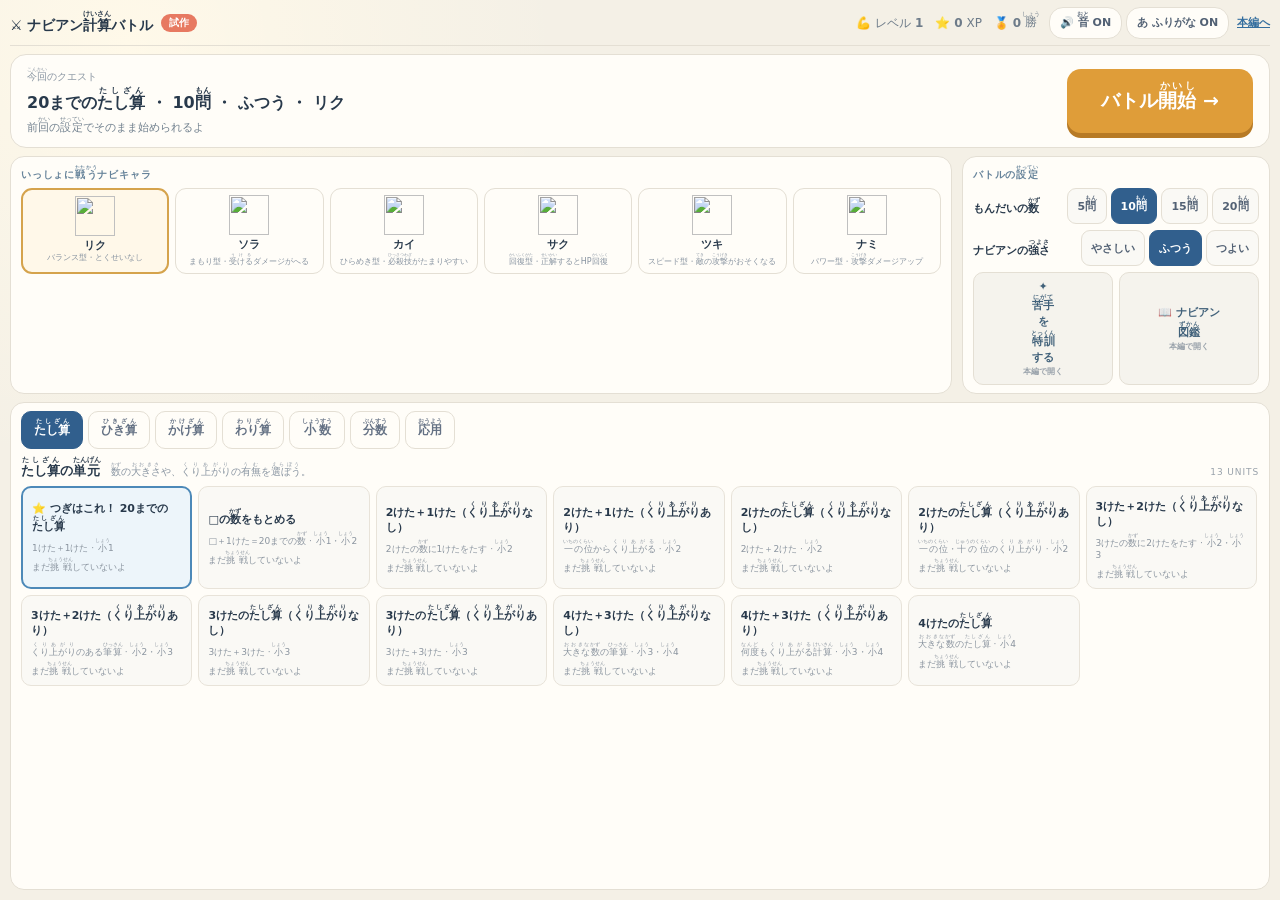
==== proto/index.html @ 189f8c13 "計算バトル試作（proto/）: スクロールなし・3カラムの新バトル画面" ====
<!doctype html>
<html lang="ja"><head><meta charset="utf-8"><meta name="viewport" content="width=device-width,initial-scale=1,viewport-fit=cover"><meta name="theme-color" content="#f4f0e6"><title>ナビアン計算バトル（試作）｜TT-sensei</title>
<link rel="stylesheet" href="https://tt-sensei.github.io/edu-effects/css/edu-effects.css">
<link rel="stylesheet" href="https://tt-sensei.github.io/edu-effects/css/edu-effects-library.css">
<link rel="stylesheet" href="./proto.css"></head>
<body><main class="app">
<header class="top" id="app-header"><span class="brand"><b>⚔ ナビアン計算バトル</b><span class="proto-badge">試作</span></span><div class="top-stats">💪 レベル <b id="level">1</b>　⭐ <b id="xp">0</b> XP　🏅 <b id="wins">0</b> 勝　<button id="sound-toggle" class="toggle-btn" type="button">🔊 音 ON</button> <button id="furi-toggle" class="toggle-btn" type="button">あ ふりがな ON</button> <a class="to-main" href="../">本編へ</a></div></header>

<section id="home" class="screen home-screen">
  <div class="start-panel">
    <div class="start-info"><small>今回のクエスト</small><b id="summary">20までのたし算 ・ 10問 ・ ふつう ・ リク</b><span id="last-note">前回の設定でそのまま始められるよ</span></div>
    <button id="start" class="start-btn" type="button">バトル開始 →</button>
  </div>
  <div class="home-row">
    <div class="home-block grow">
      <p class="block-label">いっしょに戦うナビキャラ</p>
      <div class="characters" id="characters"></div>
    </div>
    <div class="home-block side">
      <p class="block-label">バトルの設定</p>
      <div class="setting-line"><span>もんだいの数</span><div class="seg" id="counts"><button class="count-btn" data-count="5" type="button">5問</button><button class="count-btn" data-count="10" type="button">10問</button><button class="count-btn" data-count="15" type="button">15問</button><button class="count-btn" data-count="20" type="button">20問</button></div></div>
      <div class="setting-line"><span>ナビアンの強さ</span><div class="seg" id="diffs"><button class="diff-btn" data-diff="easy" type="button">やさしい</button><button class="diff-btn" data-diff="normal" type="button">ふつう</button><button class="diff-btn" data-diff="hard" type="button">つよい</button></div></div>
      <div class="sub-links"><a class="sub-link" href="../">✦ 苦手を特訓する<small>本編で開く</small></a><a class="sub-link" href="../">📖 ナビアン図鑑<small>本編で開く</small></a></div>
    </div>
  </div>
  <div class="unit-block">
    <div class="ops" id="ops"></div>
    <div class="unit-head"><b id="unit-title">たし算の単元</b><span id="unit-desc"></span><small id="unit-count"></small></div>
    <div id="units" class="units"></div>
  </div>
</section>

<section id="battle" class="screen battle-screen hidden">
  <div class="b-topbar"><button id="back" class="plain" type="button">← クエスト選択</button><b id="stage">STAGE 01</b><span id="battle-unit" class="b-unit"></span></div>
  <div class="b-main" id="b-main">
    <aside class="col col-player" id="player-col">
      <div class="fighter-img-wrap"><img id="player-img" class="fighter-img" alt=""><span id="player-fallback" class="fighter-fallback hidden">⚔️</span></div>
      <div class="fighter-info">
        <div class="fighter-name"><b id="player-name">リク</b><small id="player-level">レベル 1</small></div>
        <div class="hp"><i id="php"></i></div><small id="phptext" class="hptext">HP 100 / 100</small>
        <div class="special-box"><b>✨ 必殺技</b><div class="gauge"><i id="specialbar"></i></div><small id="specialtext">あと4回正解で必殺技！</small><button id="special-use" class="special-use" type="button" disabled>必殺技を発動！</button></div>
      </div>
    </aside>
    <div class="col col-center">
      <div class="attack-clock" id="attack-clock"><span class="clock-label">⚠ ナビアンの次の攻撃</span><div class="clock-bar"><i id="attack-bar"></i></div><strong id="attack-time">あと 20 秒</strong></div>
      <div class="progress-row"><b id="combo">🔥 COMBO 0</b><b id="round">正解 0 / 10</b><div class="bar"><i id="progressbar"></i></div></div>
      <div class="feedback" id="feedback" role="status">バトルスタート！</div>
      <div class="work-area" id="work-area"><div id="question" class="question">24 + 15 = ?</div><canvas id="work-canvas" class="work-canvas" aria-label="計算を書き込む透明な手書きエリア"></canvas></div>
      <div class="work-tools"><button id="draw-toggle" type="button" aria-pressed="false">✍ 手書き OFF</button><button id="draw-clear" type="button">消す ↻</button><small>指やタッチペンで筆算や途中の計算を書けるよ</small></div>
      <div class="answer-row"><small id="quotient-label" class="amari hidden">しょう</small><b id="answer" class="answer-box active">?</b><span id="remainder-part" class="hidden"><small class="amari" id="remainder-label">あまり</small><b id="answer2" class="answer-box">?</b></span></div>
      <div id="keypad" class="keypad"><button data-key="1" type="button">1</button><button data-key="2" type="button">2</button><button data-key="3" type="button">3</button><button data-key="4" type="button">4</button><button data-key="5" type="button">5</button><button data-key="6" type="button">6</button><button data-key="7" type="button">7</button><button data-key="8" type="button">8</button><button data-key="9" type="button">9</button><button data-key="clear" type="button">けす</button><button data-key="0" type="button">0</button><button data-key="." type="button">.</button><button data-key="enter" class="enter" type="button">決定 ✓</button></div>
    </div>
    <aside class="col col-enemy" id="enemy-col">
      <div class="fighter-img-wrap"><img id="enemy-img" class="fighter-img" alt=""><span id="enemy-fallback" class="fighter-fallback hidden">👾</span></div>
      <div class="fighter-info">
        <div class="fighter-name"><b id="enemy-name">ナビアン</b><small id="enemy-kind">ナビアン</small></div>
        <div class="hp enemy-hp"><i id="ehp"></i></div><small id="ehptext" class="hptext">HP 100 / 100</small>
      </div>
    </aside>
  </div>
  <div id="fx-layer"></div>
</section>

<section id="result" class="screen result-screen hidden">
  <div class="result-card" id="result-card">
    <div id="resulticon" class="resulticon">🏆</div>
    <h2 id="resulttitle">クエストクリア！</h2>
    <p id="resultmessage"></p>
    <p id="levelinfo" class="levelinfo hidden"></p>
    <div class="result-stats"><div><b id="correct">0</b><small>正解</small></div><div><b id="accuracy">0%</b><small>正答率</small></div><div><b id="earned">+0</b><small>獲得XP</small></div><div><b id="bestcombo">0</b><small>最大コンボ</small></div></div>
    <div id="mistakes" class="mistakes hidden"><b>もう一度練習したい問題</b><div id="mistakelist"></div></div>
    <div class="result-actions"><button id="retry" class="primary" type="button">もう一度挑戦 ↻</button><button id="next-unit" class="primary hidden" type="button">つぎの単元へ →</button><button id="result-home" class="secondary" type="button">クエスト選択へ</button></div>
  </div>
</section>
</main>
<script src="https://tt-sensei.github.io/edu-effects/js/edu-effects.js"></script>
<script type="module" src="./proto.js"></script></body></html>
---- proto/proto.css ----
:root{font-family:system-ui,"Noto Sans JP",sans-serif;color:#28394b;background:#f4f0e6;--line:#e4dfd4;--blue:#356f9f;--gold:#df9d39}
*{box-sizing:border-box}
html,body{height:100%}
body{margin:0;overflow:hidden;background:radial-gradient(circle at 10% 5%,#fff9e9,transparent 30%),#f4f0e6}
button{font:inherit;cursor:pointer}
.hidden{display:none!important}
.app{height:100dvh;display:flex;flex-direction:column;max-width:1440px;margin:0 auto;padding:0 10px}

/* ===== ヘッダー ===== */
.top{height:46px;flex:none;display:flex;justify-content:space-between;align-items:center;border-bottom:1px solid var(--line);font-size:12px;color:#6d7b89;gap:8px}
.brand{color:#28394b;display:flex;align-items:center;gap:8px;white-space:nowrap}
.brand b{font-size:14px}
.proto-badge{background:#e77961;color:#fff;font-size:10px;font-weight:900;border-radius:10px;padding:2px 8px}
.top-stats{white-space:nowrap}
.toggle-btn{border:1px solid var(--line);background:#fffdf8;border-radius:14px;padding:4px 10px;font-size:11px;font-weight:800;color:#526174;min-height:32px}
.to-main{color:#356f9f;font-weight:800;font-size:11px;margin-left:4px}

.screen{flex:1;min-height:0;display:flex;flex-direction:column}

/* ===== 入口 ===== */
.home-screen{gap:8px;padding:8px 0 10px}
.start-panel{flex:none;display:flex;align-items:center;justify-content:space-between;gap:14px;background:#fffdf8;border:1px solid var(--line);border-radius:16px;padding:12px 16px}
.start-info small{display:block;font-size:10px;color:#8793a0}
.start-info b{display:block;font-size:16px;margin:2px 0}
.start-info span{font-size:11px;color:#71808e}
.start-btn{flex:none;border:0;border-radius:14px;background:var(--gold);color:#fff;font-size:19px;font-weight:900;padding:18px 34px;box-shadow:0 5px 0 #b77a25;min-height:64px}
.start-btn:active{transform:translateY(3px);box-shadow:0 2px 0 #b77a25}
.home-row{flex:none;display:flex;gap:10px}
.home-block{background:#fffdf8;border:1px solid var(--line);border-radius:14px;padding:8px 10px}
.home-block.grow{flex:1;min-width:0}
.home-block.side{width:308px;flex:none}
.block-label{font-size:10px;font-weight:900;color:#66839a;margin:0 0 6px;letter-spacing:.08em}
.characters{display:grid;grid-template-columns:repeat(6,1fr);gap:6px}
.char{border:1px solid var(--line);background:#fffdf8;border-radius:11px;padding:6px 3px;display:flex;align-items:center;flex-direction:column;color:#28394b;min-height:76px}
.char img{width:40px;height:40px;object-fit:contain}
.char b{font-size:11px;margin-top:2px}
.char small{font-size:8px;color:#8793a0;line-height:1.3;text-align:center}
.char.selected{border:2px solid #d5a34c;background:#fff8e9}
.setting-line{display:flex;align-items:center;justify-content:space-between;gap:8px;margin-bottom:6px}
.setting-line>span{font-size:11px;font-weight:800}
.seg{display:flex;gap:4px}
.seg button{border:1px solid var(--line);background:#faf9f5;border-radius:9px;padding:6px 9px;font-size:11px;font-weight:800;color:#526174;min-height:36px}
.seg button.selected{background:#315f8d;color:#fff;border-color:#315f8d}
.sub-links{display:flex;gap:6px;margin-top:2px}
.sub-link{flex:1;display:flex;flex-direction:column;align-items:center;gap:1px;border:1px solid var(--line);background:#f5f3ed;border-radius:10px;padding:7px 4px;color:#41617a;text-decoration:none;font-size:11px;font-weight:900;min-height:44px;justify-content:center}
.sub-link small{font-size:8px;color:#98a1aa;font-weight:700}
.unit-block{flex:1;min-height:0;display:flex;flex-direction:column;background:#fffdf8;border:1px solid var(--line);border-radius:14px;padding:8px 10px}
.ops{flex:none;display:flex;gap:5px;flex-wrap:wrap}
.op{border:1px solid var(--line);background:#fffdf8;border-radius:10px;padding:8px 12px;font-size:12px;font-weight:800;color:#647184;min-height:38px}
.op.active{background:#315f8d;color:#fff;border-color:#315f8d}
.unit-head{flex:none;display:flex;align-items:baseline;gap:10px;margin:7px 0 6px}
.unit-head b{font-size:13px}
.unit-head span{font-size:10px;color:#8793a0}
.unit-head small{margin-left:auto;font-size:9px;letter-spacing:.1em;color:#98a1aa}
.units{flex:1;min-height:0;overflow-y:auto;display:grid;grid-template-columns:repeat(auto-fill,minmax(168px,1fr));gap:6px;align-content:start;padding-right:2px}
.unit{background:#faf9f5;border:1px solid #e8e3d9;border-radius:10px;padding:8px 9px;text-align:left;color:#28394b;min-height:52px}
.unit b,.unit small{display:block}
.unit b{font-size:11px;line-height:1.35}
.unit small{font-size:9px;color:#89939e;margin-top:3px;line-height:1.35}
.unit.selected{border:2px solid #4d89b8;background:#edf5fa}
.unit:disabled{opacity:.48;cursor:not-allowed}
.unit-xp{color:#b07818!important}

/* ===== バトル ===== */
.battle-screen{position:relative}
.b-topbar{flex:none;height:38px;display:flex;align-items:center;justify-content:space-between;gap:10px}
.plain{border:0;background:transparent;color:#637287;font-size:12px;font-weight:800;min-height:36px;padding:4px 6px}
.b-topbar>b{font-size:10px;letter-spacing:.12em;background:#fffdf8;border:1px solid var(--line);padding:6px 12px;border-radius:20px}
.b-unit{font-size:11px;color:#71808e;font-weight:700}
.b-main{flex:1;min-height:0;display:grid;gap:10px;border-radius:18px;padding:10px;background-size:cover;background-position:center;box-shadow:inset 0 0 0 999px rgba(244,246,240,.38)}
@media (orientation:landscape){
  .b-main{grid-template-columns:248px minmax(0,1fr) 248px;grid-template-areas:"player center enemy"}
}
@media (orientation:portrait){
  .b-main{grid-template-columns:1fr 1fr;grid-template-rows:auto minmax(0,1fr);grid-template-areas:"player enemy" "center center"}
  .col-player,.col-enemy{flex-direction:row!important;align-items:center}
  .col-player .fighter-img-wrap,.col-enemy .fighter-img-wrap{flex:none;width:110px;height:118px}
  .col-player .fighter-info,.col-enemy .fighter-info{flex:1}
  .col-player .special-box .gauge{margin:5px 0 3px}
  .bolt-note{display:none}
}
.col{display:flex;flex-direction:column;gap:6px;min-height:0;min-width:0}
.col-player{grid-area:player}
.col-enemy{grid-area:enemy}
.col-center{grid-area:center;background:rgba(255,253,248,.92);border:1px solid var(--line);border-radius:15px;padding:10px 12px}
.fighter-img-wrap{flex:1;min-height:0;display:flex;align-items:center;justify-content:center;position:relative}
.fighter-img{max-width:100%;max-height:100%;object-fit:contain;filter:drop-shadow(0 8px 6px rgba(52,73,91,.25))}
.fighter-fallback{font-size:72px}
.fighter-info{flex:none;background:rgba(255,253,248,.94);border:1px solid var(--line);border-radius:12px;padding:8px 10px}
.fighter-name{display:flex;align-items:baseline;justify-content:space-between;gap:6px}
.fighter-name b{font-size:15px}
.fighter-name small{font-size:10px;color:#71808e;font-weight:700}
.hp{height:11px;background:#e8e4da;border-radius:12px;overflow:hidden;margin-top:6px}
.hp i{display:block;height:100%;width:100%;background:#72b67e;transition:width .3s}
.enemy-hp i{background:#dc796b}
.hptext{display:block;font-size:10px;color:#637b8b;margin-top:3px;font-weight:700}
.special-box{margin-top:8px;border-top:1px dashed var(--line);padding-top:7px}
.special-box>b{font-size:11px}
.gauge{height:10px;background:#ece7dc;border-radius:20px;margin:7px 0 4px;overflow:hidden}
.gauge i{display:block;width:0;height:100%;background:linear-gradient(90deg,#e5ad45,#e77961);transition:width .25s}
.special-box small{font-size:9px;color:#8a7b65}
.special-use{width:100%;margin-top:6px;border:0;border-radius:9px;padding:9px;background:#e7a53d;color:#fff;font-weight:900;font-size:12px;min-height:40px}
.special-use:disabled{background:#d9d6ce;color:#999;cursor:not-allowed}

.attack-clock{flex:none;display:flex;align-items:center;gap:10px;background:#fdf3e3;border:1px solid #f0dfc7;border-radius:10px;padding:6px 10px}
.attack-clock.urgent{background:#fdeceb;border-color:#f2c1bb}
.clock-label{font-size:11px;font-weight:900;color:#8a6b54;white-space:nowrap}
.clock-bar{flex:1;height:9px;background:#eee5d2;border-radius:10px;overflow:hidden}
.clock-bar i{display:block;height:100%;width:0;background:#e2a341;transition:width .12s linear}
.attack-clock.urgent .clock-bar i{background:#dc796b}
.attack-clock strong{font-size:12px;color:#8a6b54;white-space:nowrap}
.progress-row{flex:none;display:flex;align-items:center;gap:14px;font-size:11px;color:#68788a;margin-top:7px}
.progress-row .bar{height:7px;flex:1;background:#e2ddd2;border-radius:10px;overflow:hidden}
.progress-row .bar i{display:block;height:100%;width:0;background:#e2a341;transition:width .25s}
.feedback{flex:none;height:32px;display:flex;align-items:center;justify-content:center;text-align:center;font-size:13px;font-weight:900;color:#41617a;background:#eef4f8;border-radius:10px;margin-top:7px;padding:2px 10px;overflow:hidden}
.work-area{position:relative;flex:none;height:118px;margin-top:7px;border-radius:10px;background:repeating-linear-gradient(to bottom,transparent 0,transparent 38px,#dce5e9 39px,#dce5e9 40px);overflow:hidden}
.question{position:absolute;inset:0;display:flex;align-items:center;justify-content:center;text-align:center;font-size:clamp(40px,4.6vw,54px);font-weight:900;color:#2c4861;padding:0 8px;line-height:1.15}
.work-canvas{position:absolute;inset:0;width:100%;height:100%;z-index:2;touch-action:pan-y;pointer-events:none;cursor:crosshair}
.work-canvas.drawing{pointer-events:auto;touch-action:none}
.work-tools{flex:none;display:flex;align-items:center;gap:7px;margin-top:6px}
.work-tools button{border:1px solid var(--line);background:#fffdf8;border-radius:9px;padding:6px 12px;font-size:11px;font-weight:800;color:#526174;min-height:36px}
.work-tools button.active{background:#315f8d;color:#fff;border-color:#315f8d}
.work-tools small{font-size:9px;color:#9aa3ab}
.answer-row{flex:none;display:flex;justify-content:center;align-items:center;gap:9px;margin-top:7px;min-height:52px}
.answer-box{min-width:104px;text-align:center;background:#f1f4f5;border:2px solid #e1e6e7;border-radius:9px;padding:6px 14px;font-size:24px;color:#315f8d}
.answer-box.active{border-color:#4d89b8;background:#eef6fb}
.amari{font-size:11px;color:#8a6b54;font-weight:900}
.keypad{flex:1;min-height:0;width:min(100%,400px);margin:8px auto 0;display:grid;grid-template-columns:repeat(3,1fr);grid-template-rows:repeat(4,1fr) auto;gap:6px}
.keypad button{border:1px solid #e5e1d7;background:#f9f7f1;border-radius:10px;min-height:52px;font-size:19px;font-weight:900;color:#344c62;box-shadow:0 2px 0 #e3ded3}
.keypad button:active{transform:translateY(2px);box-shadow:none}
.keypad button[data-key="clear"]{font-size:12px;color:#8a6b54}
.keypad button[data-key="."]{font-size:19px}
.keypad .enter{grid-column:1/-1;background:#3979b8;color:#fff;border-color:#3979b8;font-size:15px;min-height:52px}
#fx-layer{position:absolute;inset:0;pointer-events:none;overflow:hidden;z-index:5}
.dmg-pop{position:absolute;font-size:28px;font-weight:900;text-shadow:0 2px 0 #fff,0 0 6px #fff;animation:dmgfloat .95s ease-out forwards;transform:translate(-50%,0)}
.dmg-enemy{color:#d8543f}
.dmg-player{color:#356f9f}
.fighter-img.defeated{animation:defeat .95s ease forwards}
.fighter-img.attacking-r{animation:lunge-r .4s ease}
.fighter-img.attacking-l{animation:lunge-l .4s ease}
.fighter-img.damaged{animation:dmgflash .4s ease}
.col.hit{animation:hit-shake .34s ease}
.question-card-shake{animation:retry-shake .25s ease}
@keyframes hit-shake{0%,100%{transform:translateX(0)}25%{transform:translateX(-9px)}75%{transform:translateX(9px)}}
@keyframes retry-shake{0%,100%{transform:translateX(0)}30%{transform:translateX(-4px)}70%{transform:translateX(4px)}}
@keyframes dmgfloat{0%{transform:translate(-50%,6px) scale(.8);opacity:0}15%{opacity:1;transform:translate(-50%,0) scale(1.1)}100%{transform:translate(-50%,-52px) scale(1);opacity:0}}
@keyframes defeat{40%{transform:translateY(4px) rotate(-4deg)}100%{transform:translateY(30px) rotate(9deg);opacity:.2;filter:grayscale(.7)}}
@keyframes lunge-r{30%{transform:translateX(34px) scale(1.06)}}
@keyframes lunge-l{30%{transform:translateX(-34px) scale(1.06)}}
@keyframes dmgflash{0%{filter:brightness(2.2) saturate(.3)}35%{filter:brightness(1.5) hue-rotate(-28deg)}100%{filter:brightness(1)}}

/* ===== 結果 ===== */
.result-screen{align-items:center;justify-content:center;padding:10px 0}
.result-card{width:min(640px,100%);max-height:100%;overflow-y:auto;text-align:center;background:#fffdf8;border:1px solid var(--line);border-radius:20px;padding:22px 26px;box-shadow:0 10px 30px rgba(52,73,91,.07)}
.resulticon{font-size:52px}
.result-card h2{font-size:24px;margin:3px}
.result-card>p{font-size:12px;color:#82909c}
.levelinfo{font-size:13px!important;color:#b07818!important;font-weight:900}
.result-stats{display:grid;grid-template-columns:repeat(4,1fr);gap:8px;margin:16px 0}
.result-stats div{background:#f5f3ed;border-radius:11px;padding:11px 4px}
.result-stats b,.result-stats small{display:block}
.result-stats b{font-size:22px;color:#315f8d}
.result-stats small{font-size:9px;color:#87919b}
.mistakes{text-align:left;background:#fff6eb;border:1px solid #f0dfc7;border-radius:11px;padding:12px;font-size:11px}
.mistakes>div{display:flex;flex-direction:column;gap:6px;margin-top:8px;max-height:168px;overflow-y:auto}
.mistake-item{background:#fff;border-radius:7px;padding:6px 9px;color:#5d4a38}
.mistake-item small{display:block;color:#98a1aa;margin-top:2px}
.mistake-item .mistake-type{color:#b07818;font-weight:800}
.result-actions{display:flex;justify-content:center;gap:9px;margin-top:16px;flex-wrap:wrap}
.primary,.secondary{border:0;border-radius:11px;padding:13px 20px;font-size:13px;font-weight:900;min-height:48px}
.primary{background:var(--gold);color:#fff;box-shadow:0 4px 0 #b77a25}
.secondary{background:#edf0f2;color:#526174}

@media (max-height:700px) and (orientation:landscape){
  .work-area{height:96px}
  .keypad button{min-height:48px}
  .keypad .enter{min-height:48px}
  .feedback{height:28px;font-size:12px}
}
@media (prefers-reduced-motion:reduce){*{scroll-behavior:auto!important;transition:none!important;animation:none!important}}
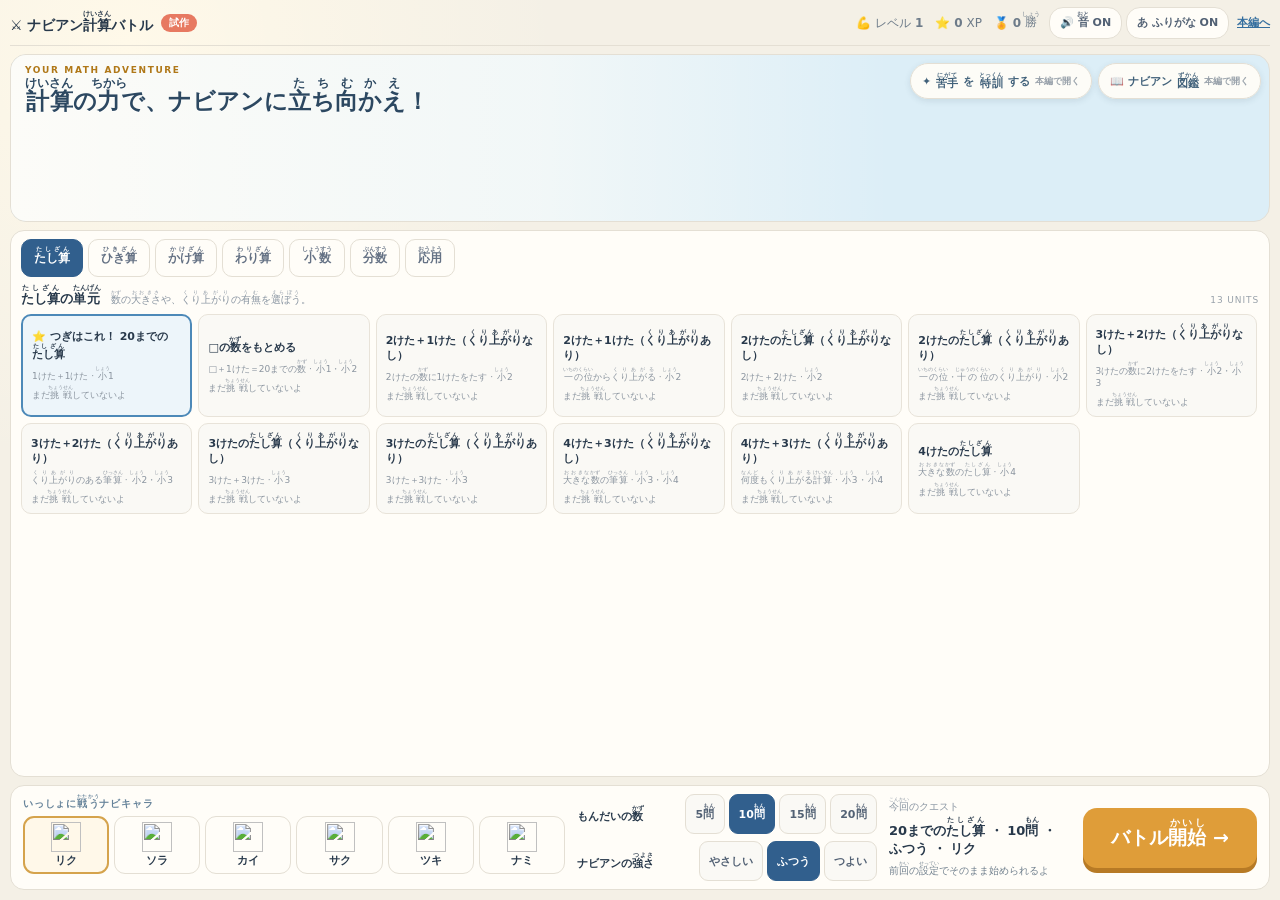
==== commit 1e627f2a: "試作: 入口を単元主役+下部バーに作り替え、キーパッドを圧縮してはみ出し対策" ====
--- a/proto/index.html
+++ b/proto/index.html
@@ -7,26 +7,34 @@
 <header class="top" id="app-header"><span class="brand"><b>⚔ ナビアン計算バトル</b><span class="proto-badge">試作</span></span><div class="top-stats">💪 レベル <b id="level">1</b>　⭐ <b id="xp">0</b> XP　🏅 <b id="wins">0</b> 勝　<button id="sound-toggle" class="toggle-btn" type="button">🔊 音 ON</button> <button id="furi-toggle" class="toggle-btn" type="button">あ ふりがな ON</button> <a class="to-main" href="../">本編へ</a></div></header>
 
 <section id="home" class="screen home-screen">
-  <div class="start-panel">
-    <div class="start-info"><small>今回のクエスト</small><b id="summary">20までのたし算 ・ 10問 ・ ふつう ・ リク</b><span id="last-note">前回の設定でそのまま始められるよ</span></div>
-    <button id="start" class="start-btn" type="button">バトル開始 →</button>
-  </div>
-  <div class="home-row">
-    <div class="home-block grow">
-      <p class="block-label">いっしょに戦うナビキャラ</p>
-      <div class="characters" id="characters"></div>
+  <div class="hero-strip">
+    <img id="hero-img" class="hero-img" alt="冒険に出発するナビキャラたち">
+    <div class="hero-shade"></div>
+    <div class="hero-text">
+      <p class="hero-eyebrow">YOUR MATH ADVENTURE</p>
+      <b class="hero-title">計算の力で、ナビアンに立ち向かえ！</b>
+      <div class="monster-strip" id="monster-strip" aria-hidden="true"></div>
     </div>
-    <div class="home-block side">
-      <p class="block-label">バトルの設定</p>
-      <div class="setting-line"><span>もんだいの数</span><div class="seg" id="counts"><button class="count-btn" data-count="5" type="button">5問</button><button class="count-btn" data-count="10" type="button">10問</button><button class="count-btn" data-count="15" type="button">15問</button><button class="count-btn" data-count="20" type="button">20問</button></div></div>
-      <div class="setting-line"><span>ナビアンの強さ</span><div class="seg" id="diffs"><button class="diff-btn" data-diff="easy" type="button">やさしい</button><button class="diff-btn" data-diff="normal" type="button">ふつう</button><button class="diff-btn" data-diff="hard" type="button">つよい</button></div></div>
-      <div class="sub-links"><a class="sub-link" href="../">✦ 苦手を特訓する<small>本編で開く</small></a><a class="sub-link" href="../">📖 ナビアン図鑑<small>本編で開く</small></a></div>
-    </div>
+    <div class="sub-links"><a class="sub-link" href="../">✦ 苦手を特訓する<small>本編で開く</small></a><a class="sub-link" href="../">📖 ナビアン図鑑<small>本編で開く</small></a></div>
   </div>
   <div class="unit-block">
     <div class="ops" id="ops"></div>
     <div class="unit-head"><b id="unit-title">たし算の単元</b><span id="unit-desc"></span><small id="unit-count"></small></div>
     <div id="units" class="units"></div>
+  </div>
+  <div class="bottom-bar">
+    <div class="bar-group bar-chars">
+      <p class="bar-label">いっしょに戦うナビキャラ</p>
+      <div class="characters" id="characters"></div>
+    </div>
+    <div class="bar-group bar-settings">
+      <div class="setting-line"><span>もんだいの数</span><div class="seg" id="counts"><button class="count-btn" data-count="5" type="button">5問</button><button class="count-btn" data-count="10" type="button">10問</button><button class="count-btn" data-count="15" type="button">15問</button><button class="count-btn" data-count="20" type="button">20問</button></div></div>
+      <div class="setting-line"><span>ナビアンの強さ</span><div class="seg" id="diffs"><button class="diff-btn" data-diff="easy" type="button">やさしい</button><button class="diff-btn" data-diff="normal" type="button">ふつう</button><button class="diff-btn" data-diff="hard" type="button">つよい</button></div></div>
+    </div>
+    <div class="bar-start">
+      <div class="start-info"><small>今回のクエスト</small><b id="summary">20までのたし算 ・ 10問 ・ ふつう ・ リク</b><span id="last-note">前回の設定でそのまま始められるよ</span></div>
+      <button id="start" class="start-btn" type="button">バトル開始 →</button>
+    </div>
   </div>
 </section>
 
--- a/proto/proto.css
+++ b/proto/proto.css
@@ -19,31 +19,48 @@
 
 /* ===== 入口 ===== */
 .home-screen{gap:8px;padding:8px 0 10px}
-.start-panel{flex:none;display:flex;align-items:center;justify-content:space-between;gap:14px;background:#fffdf8;border:1px solid var(--line);border-radius:16px;padding:12px 16px}
+.hero-strip{flex:none;position:relative;height:clamp(112px,19dvh,168px);border:1px solid var(--line);border-radius:16px;overflow:hidden;background:#dceef7}
+.hero-img{position:absolute;inset:0;width:100%;height:100%;object-fit:cover;object-position:center 32%}
+.hero-shade{position:absolute;inset:0;background:linear-gradient(90deg,rgba(255,253,248,.92) 0%,rgba(255,253,248,.62) 42%,rgba(255,253,248,0) 70%)}
+.hero-text{position:absolute;left:14px;top:10px;max-width:72%}
+.hero-eyebrow{margin:0;font-size:9px;font-weight:900;letter-spacing:.18em;color:#b07818}
+.hero-title{display:block;font-size:clamp(16px,2.3vw,23px);color:#2c4861;margin-top:2px;text-shadow:0 1px 0 rgba(255,255,255,.75)}
+.monster-strip{display:flex;gap:5px;margin-top:8px}
+.monster-strip img{width:38px;height:38px;object-fit:contain;filter:drop-shadow(0 3px 3px rgba(52,73,91,.3));animation:bob 2.6s ease-in-out infinite;animation-delay:var(--bob-delay,0s)}
+@keyframes bob{0%,100%{transform:translateY(0)}50%{transform:translateY(-4px)}}
+.sub-links{position:absolute;top:8px;right:8px;display:flex;gap:6px}
+.sub-link{display:flex;align-items:center;gap:5px;border:1px solid var(--line);background:rgba(255,253,248,.94);border-radius:999px;padding:6px 11px;color:#41617a;text-decoration:none;font-size:11px;font-weight:900;min-height:36px;box-shadow:0 2px 6px rgba(52,73,91,.12);white-space:nowrap}
+.sub-link small{font-size:9px;color:#98a1aa;font-weight:700}
+.bottom-bar{flex:none;display:flex;gap:12px;align-items:stretch;background:#fffdf8;border:1px solid var(--line);border-radius:14px;padding:8px 12px}
+.bar-label{font-size:10px;font-weight:900;color:#66839a;margin:0 0 5px;letter-spacing:.08em}
+.bar-chars{flex:1 1 auto;min-width:313px}
+.characters{display:grid;grid-template-columns:repeat(6,minmax(48px,1fr));gap:5px}
+.char{border:1px solid var(--line);background:#fffdf8;border-radius:11px;padding:4px 2px;display:flex;align-items:center;flex-direction:column;justify-content:center;color:#28394b;height:58px}
+.char img{width:30px;height:30px;object-fit:contain}
+.char b{font-size:11px;margin-top:1px}
+.char small{display:none}
+.char.selected{border:2px solid #d5a34c;background:#fff8e9}
+.bar-settings{flex:none;width:300px;display:flex;flex-direction:column;justify-content:center;gap:7px}
+.setting-line{display:flex;align-items:center;justify-content:space-between;gap:8px}
+.setting-line>span{font-size:11px;font-weight:800;white-space:nowrap}
+.seg{display:flex;gap:4px}
+.seg button{border:1px solid var(--line);background:#faf9f5;border-radius:9px;padding:6px 9px;font-size:11px;font-weight:800;color:#526174;min-height:40px}
+.seg button.selected{background:#315f8d;color:#fff;border-color:#315f8d}
+.bar-start{flex:0 1 368px;min-width:0;display:flex;align-items:center;gap:12px}
+.start-info{flex:1 1 auto;min-width:0}
 .start-info small{display:block;font-size:10px;color:#8793a0}
-.start-info b{display:block;font-size:16px;margin:2px 0}
-.start-info span{font-size:11px;color:#71808e}
-.start-btn{flex:none;border:0;border-radius:14px;background:var(--gold);color:#fff;font-size:19px;font-weight:900;padding:18px 34px;box-shadow:0 5px 0 #b77a25;min-height:64px}
+.start-info b{display:block;font-size:13px;margin:2px 0;line-height:1.35}
+.start-info span{font-size:10px;color:#71808e}
+.start-btn{flex:none;border:0;border-radius:14px;background:var(--gold);color:#fff;font-size:19px;font-weight:900;padding:16px 28px;box-shadow:0 5px 0 #b77a25;min-height:60px;white-space:nowrap}
 .start-btn:active{transform:translateY(3px);box-shadow:0 2px 0 #b77a25}
-.home-row{flex:none;display:flex;gap:10px}
-.home-block{background:#fffdf8;border:1px solid var(--line);border-radius:14px;padding:8px 10px}
-.home-block.grow{flex:1;min-width:0}
-.home-block.side{width:308px;flex:none}
-.block-label{font-size:10px;font-weight:900;color:#66839a;margin:0 0 6px;letter-spacing:.08em}
-.characters{display:grid;grid-template-columns:repeat(6,1fr);gap:6px}
-.char{border:1px solid var(--line);background:#fffdf8;border-radius:11px;padding:6px 3px;display:flex;align-items:center;flex-direction:column;color:#28394b;min-height:76px}
-.char img{width:40px;height:40px;object-fit:contain}
-.char b{font-size:11px;margin-top:2px}
-.char small{font-size:8px;color:#8793a0;line-height:1.3;text-align:center}
-.char.selected{border:2px solid #d5a34c;background:#fff8e9}
-.setting-line{display:flex;align-items:center;justify-content:space-between;gap:8px;margin-bottom:6px}
-.setting-line>span{font-size:11px;font-weight:800}
-.seg{display:flex;gap:4px}
-.seg button{border:1px solid var(--line);background:#faf9f5;border-radius:9px;padding:6px 9px;font-size:11px;font-weight:800;color:#526174;min-height:36px}
-.seg button.selected{background:#315f8d;color:#fff;border-color:#315f8d}
-.sub-links{display:flex;gap:6px;margin-top:2px}
-.sub-link{flex:1;display:flex;flex-direction:column;align-items:center;gap:1px;border:1px solid var(--line);background:#f5f3ed;border-radius:10px;padding:7px 4px;color:#41617a;text-decoration:none;font-size:11px;font-weight:900;min-height:44px;justify-content:center}
-.sub-link small{font-size:8px;color:#98a1aa;font-weight:700}
+@media (max-width:920px){
+  .bottom-bar{flex-wrap:wrap}
+  .bar-chars{flex:1 1 100%}
+  .bar-settings{flex:1 1 auto;width:auto}
+  .bar-start{flex:1 1 auto;justify-content:flex-end}
+  .hero-strip{height:clamp(100px,16dvh,140px)}
+  .monster-strip img{width:30px;height:30px}
+}
 .unit-block{flex:1;min-height:0;display:flex;flex-direction:column;background:#fffdf8;border:1px solid var(--line);border-radius:14px;padding:8px 10px}
 .ops{flex:none;display:flex;gap:5px;flex-wrap:wrap}
 .op{border:1px solid var(--line);background:#fffdf8;border-radius:10px;padding:8px 12px;font-size:12px;font-weight:800;color:#647184;min-height:38px}
@@ -113,7 +130,7 @@
 .progress-row .bar{height:7px;flex:1;background:#e2ddd2;border-radius:10px;overflow:hidden}
 .progress-row .bar i{display:block;height:100%;width:0;background:#e2a341;transition:width .25s}
 .feedback{flex:none;height:32px;display:flex;align-items:center;justify-content:center;text-align:center;font-size:13px;font-weight:900;color:#41617a;background:#eef4f8;border-radius:10px;margin-top:7px;padding:2px 10px;overflow:hidden}
-.work-area{position:relative;flex:none;height:118px;margin-top:7px;border-radius:10px;background:repeating-linear-gradient(to bottom,transparent 0,transparent 38px,#dce5e9 39px,#dce5e9 40px);overflow:hidden}
+.work-area{position:relative;flex:1 1 auto;min-height:72px;margin-top:7px;border-radius:10px;background:repeating-linear-gradient(to bottom,transparent 0,transparent 38px,#dce5e9 39px,#dce5e9 40px);overflow:hidden}
 .question{position:absolute;inset:0;display:flex;align-items:center;justify-content:center;text-align:center;font-size:clamp(40px,4.6vw,54px);font-weight:900;color:#2c4861;padding:0 8px;line-height:1.15}
 .work-canvas{position:absolute;inset:0;width:100%;height:100%;z-index:2;touch-action:pan-y;pointer-events:none;cursor:crosshair}
 .work-canvas.drawing{pointer-events:auto;touch-action:none}
@@ -125,12 +142,12 @@
 .answer-box{min-width:104px;text-align:center;background:#f1f4f5;border:2px solid #e1e6e7;border-radius:9px;padding:6px 14px;font-size:24px;color:#315f8d}
 .answer-box.active{border-color:#4d89b8;background:#eef6fb}
 .amari{font-size:11px;color:#8a6b54;font-weight:900}
-.keypad{flex:1;min-height:0;width:min(100%,400px);margin:8px auto 0;display:grid;grid-template-columns:repeat(3,1fr);grid-template-rows:repeat(4,1fr) auto;gap:6px}
-.keypad button{border:1px solid #e5e1d7;background:#f9f7f1;border-radius:10px;min-height:52px;font-size:19px;font-weight:900;color:#344c62;box-shadow:0 2px 0 #e3ded3}
+.keypad{flex:none;width:min(100%,400px);margin:8px auto 0;display:grid;grid-template-columns:repeat(3,1fr);grid-template-rows:repeat(5,47px);gap:6px}
+.keypad button{border:1px solid #e5e1d7;background:#f9f7f1;border-radius:10px;min-height:0;font-size:24px;font-weight:900;color:#344c62;box-shadow:0 2px 0 #e3ded3}
 .keypad button:active{transform:translateY(2px);box-shadow:none}
-.keypad button[data-key="clear"]{font-size:12px;color:#8a6b54}
-.keypad button[data-key="."]{font-size:19px}
-.keypad .enter{grid-column:1/-1;background:#3979b8;color:#fff;border-color:#3979b8;font-size:15px;min-height:52px}
+.keypad button[data-key="clear"]{font-size:13px;color:#8a6b54}
+.keypad button[data-key="."]{font-size:24px}
+.keypad .enter{grid-column:1/-1;background:#3979b8;color:#fff;border-color:#3979b8;font-size:16px}
 #fx-layer{position:absolute;inset:0;pointer-events:none;overflow:hidden;z-index:5}
 .dmg-pop{position:absolute;font-size:28px;font-weight:900;text-shadow:0 2px 0 #fff,0 0 6px #fff;animation:dmgfloat .95s ease-out forwards;transform:translate(-50%,0)}
 .dmg-enemy{color:#d8543f}
@@ -171,10 +188,13 @@
 .primary{background:var(--gold);color:#fff;box-shadow:0 4px 0 #b77a25}
 .secondary{background:#edf0f2;color:#526174}
 
-@media (max-height:700px) and (orientation:landscape){
-  .work-area{height:96px}
-  .keypad button{min-height:48px}
-  .keypad .enter{min-height:48px}
+@media (max-height:720px) and (orientation:landscape){
+  .keypad{grid-template-rows:repeat(5,44px)}
   .feedback{height:28px;font-size:12px}
+  .work-area{min-height:58px}
+  .attack-clock{padding:4px 10px}
+  .answer-row{min-height:46px;margin-top:5px}
+  .answer-box{font-size:22px;padding:4px 12px}
+  .work-tools{margin-top:4px}
 }
 @media (prefers-reduced-motion:reduce){*{scroll-behavior:auto!important;transition:none!important;animation:none!important}}
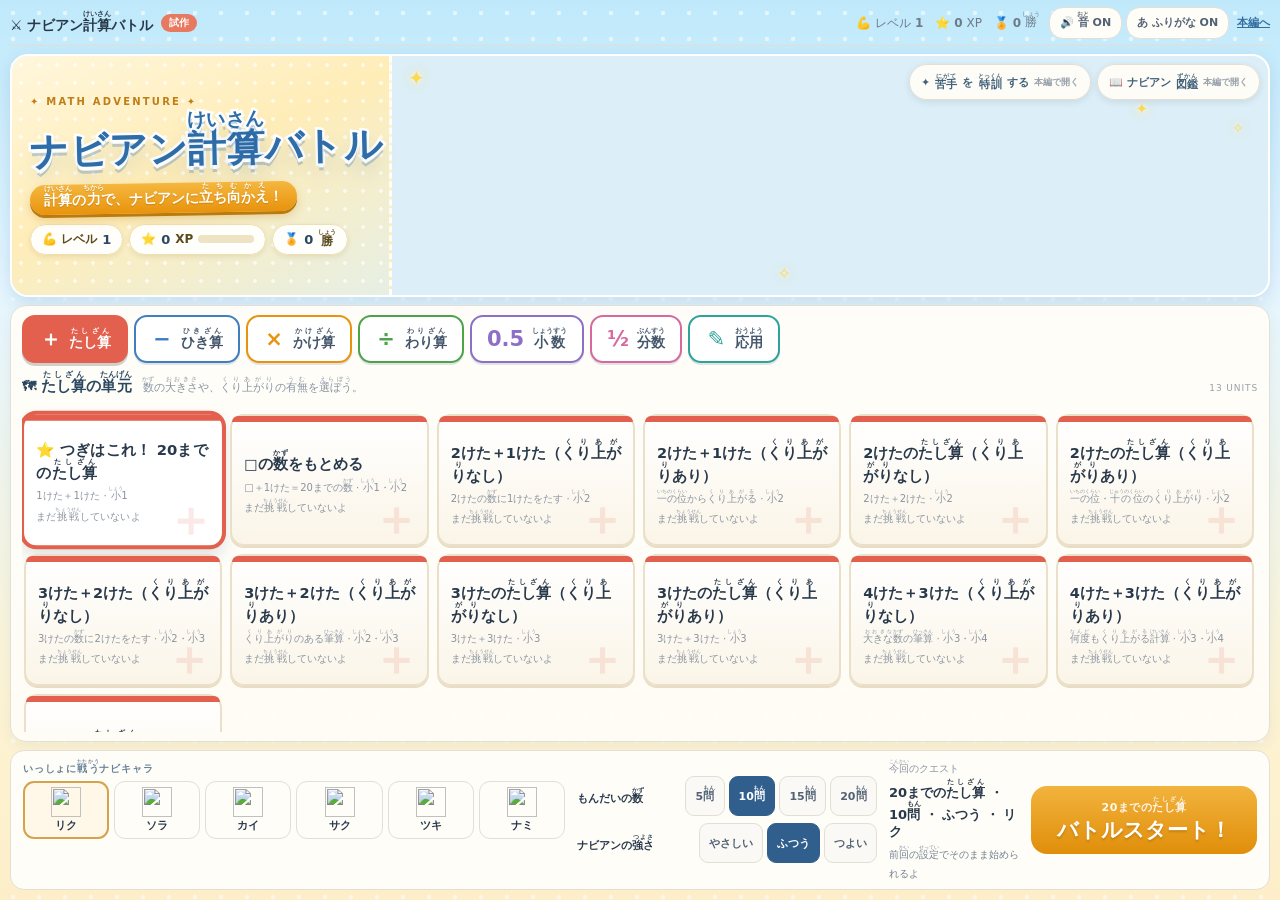
==== commit ab3264e6: "proto: 入口をゲームのスタート画面風に作り替え（ロゴ＋standby集合絵＋ステージカード化）" ====
--- a/proto/index.html
+++ b/proto/index.html
@@ -8,14 +8,22 @@
 
 <section id="home" class="screen home-screen">
   <div class="hero-strip">
-    <img id="hero-img" class="hero-img" alt="冒険に出発するナビキャラたち">
-    <div class="hero-shade"></div>
-    <div class="hero-text">
-      <p class="hero-eyebrow">YOUR MATH ADVENTURE</p>
-      <b class="hero-title">計算の力で、ナビアンに立ち向かえ！</b>
-      <div class="monster-strip" id="monster-strip" aria-hidden="true"></div>
+    <div class="hero-panel">
+      <p class="hero-eyebrow">✦ MATH ADVENTURE ✦</p>
+      <h1 class="game-logo">ナビアン計算バトル</h1>
+      <p class="hero-ribbon"><span>計算の力で、ナビアンに立ち向かえ！</span></p>
+      <div class="status-chips">
+        <span class="chip">💪 レベル <b id="hero-level">1</b></span>
+        <span class="chip chip-xp">⭐ <b id="hero-xp">0</b> XP<span class="xpbar"><i id="hero-xpbar"></i></span></span>
+        <span class="chip">🏅 <b id="hero-wins">0</b> 勝</span>
+      </div>
     </div>
-    <div class="sub-links"><a class="sub-link" href="../">✦ 苦手を特訓する<small>本編で開く</small></a><a class="sub-link" href="../">📖 ナビアン図鑑<small>本編で開く</small></a></div>
+    <div class="hero-art">
+      <img id="hero-img" class="hero-img" alt="冒険のなかま、ナビキャラ6人">
+      <span class="sparkle sp1" aria-hidden="true">✦</span><span class="sparkle sp2" aria-hidden="true">✦</span><span class="sparkle sp3" aria-hidden="true">✧</span><span class="sparkle sp4" aria-hidden="true">✧</span>
+      <div class="hero-monsters" id="hero-monsters" aria-hidden="true"></div>
+      <div class="sub-links"><a class="sub-link" href="../">✦ 苦手を特訓する<small>本編で開く</small></a><a class="sub-link" href="../">📖 ナビアン図鑑<small>本編で開く</small></a></div>
+    </div>
   </div>
   <div class="unit-block">
     <div class="ops" id="ops"></div>
@@ -33,7 +41,7 @@
     </div>
     <div class="bar-start">
       <div class="start-info"><small>今回のクエスト</small><b id="summary">20までのたし算 ・ 10問 ・ ふつう ・ リク</b><span id="last-note">前回の設定でそのまま始められるよ</span></div>
-      <button id="start" class="start-btn" type="button">バトル開始 →</button>
+      <button id="start" class="start-btn" type="button"><small id="start-unit">20までのたし算</small><span class="start-main">バトルスタート！</span></button>
     </div>
   </div>
 </section>
--- a/proto/proto.css
+++ b/proto/proto.css
@@ -1,7 +1,7 @@
 :root{font-family:system-ui,"Noto Sans JP",sans-serif;color:#28394b;background:#f4f0e6;--line:#e4dfd4;--blue:#356f9f;--gold:#df9d39}
 *{box-sizing:border-box}
 html,body{height:100%}
-body{margin:0;overflow:hidden;background:radial-gradient(circle at 10% 5%,#fff9e9,transparent 30%),#f4f0e6}
+body{margin:0;overflow:hidden;background:radial-gradient(rgba(255,255,255,.55) 2px,transparent 2.6px) 0 0/26px 26px,linear-gradient(180deg,#bfe9fb 0%,#e6f6ff 32%,#fdf3d3 78%,#fdeec9 100%)}
 button{font:inherit;cursor:pointer}
 .hidden{display:none!important}
 .app{height:100dvh;display:flex;flex-direction:column;max-width:1440px;margin:0 auto;padding:0 10px}
@@ -19,16 +19,32 @@
 
 /* ===== 入口 ===== */
 .home-screen{gap:8px;padding:8px 0 10px}
-.hero-strip{flex:none;position:relative;height:clamp(112px,19dvh,168px);border:1px solid var(--line);border-radius:16px;overflow:hidden;background:#dceef7}
-.hero-img{position:absolute;inset:0;width:100%;height:100%;object-fit:cover;object-position:center 32%}
-.hero-shade{position:absolute;inset:0;background:linear-gradient(90deg,rgba(255,253,248,.92) 0%,rgba(255,253,248,.62) 42%,rgba(255,253,248,0) 70%)}
-.hero-text{position:absolute;left:14px;top:10px;max-width:72%}
-.hero-eyebrow{margin:0;font-size:9px;font-weight:900;letter-spacing:.18em;color:#b07818}
-.hero-title{display:block;font-size:clamp(16px,2.3vw,23px);color:#2c4861;margin-top:2px;text-shadow:0 1px 0 rgba(255,255,255,.75)}
-.monster-strip{display:flex;gap:5px;margin-top:8px}
-.monster-strip img{width:38px;height:38px;object-fit:contain;filter:drop-shadow(0 3px 3px rgba(52,73,91,.3));animation:bob 2.6s ease-in-out infinite;animation-delay:var(--bob-delay,0s)}
-@keyframes bob{0%,100%{transform:translateY(0)}50%{transform:translateY(-4px)}}
-.sub-links{position:absolute;top:8px;right:8px;display:flex;gap:6px}
+.hero-strip{flex:none;display:flex;height:clamp(176px,27dvh,252px);border:2px solid #fff;border-radius:18px;overflow:hidden;background:#dceef7;box-shadow:0 6px 18px rgba(46,109,168,.18)}
+.hero-panel{flex:none;width:clamp(280px,33%,380px);position:relative;display:flex;flex-direction:column;justify-content:center;gap:7px;padding:12px 16px 12px 18px;background:radial-gradient(rgba(255,255,255,.65) 1.6px,transparent 2.1px) 0 0/18px 18px,linear-gradient(155deg,#fff7dd 0%,#ffedb8 46%,#d9f0fd 130%);border-right:3px dashed rgba(255,255,255,.9);z-index:2}
+.hero-eyebrow{margin:0;font-size:10px;font-weight:900;letter-spacing:.22em;color:#c07f16}
+.game-logo{margin:0;font-size:clamp(24px,3vw,38px);line-height:1.12;font-weight:900;letter-spacing:.01em;color:#2e6da8;-webkit-text-stroke:5px #fff;paint-order:stroke fill;text-shadow:0 4px 0 rgba(255,255,255,.9),0 7px 0 rgba(46,109,168,.28),0 12px 20px rgba(46,109,168,.22);transform:rotate(-1.3deg);transform-origin:left center;white-space:nowrap}
+.hero-ribbon{margin:2px 0 0}
+.hero-ribbon span{display:inline-block;background:linear-gradient(180deg,#f5b73f,#e8930c);color:#fff;font-size:clamp(11px,1.25vw,14px);font-weight:900;padding:5px 14px;border-radius:999px;box-shadow:0 3px 0 #b97a10,0 5px 10px rgba(185,122,16,.3);transform:rotate(-1deg);text-shadow:0 1px 1px rgba(140,90,0,.35)}
+.status-chips{display:flex;flex-wrap:wrap;gap:6px;margin-top:4px}
+.chip{display:inline-flex;align-items:center;gap:5px;background:rgba(255,255,255,.92);border:1.5px solid #f0dfae;border-radius:999px;padding:4px 11px;font-size:12px;font-weight:800;color:#5b4a1e;box-shadow:0 2px 5px rgba(120,90,20,.12)}
+.chip b{font-size:13px;color:#2c4861}
+.chip-xp .xpbar{display:inline-block;width:56px;height:8px;background:#eee3c2;border-radius:99px;overflow:hidden;vertical-align:middle}
+.chip-xp .xpbar i{display:block;height:100%;width:0;background:linear-gradient(90deg,#f5b73f,#e8930c);border-radius:99px;transition:width .4s}
+.hero-art{flex:1;position:relative;min-width:0}
+.hero-img{position:absolute;inset:0;width:100%;height:100%;object-fit:cover;object-position:center 38%}
+.hero-monsters img{position:absolute;object-fit:contain;filter:drop-shadow(0 4px 4px rgba(52,73,91,.35));animation:floaty 3.2s ease-in-out infinite;animation-delay:var(--bob-delay,0s);z-index:2}
+.hero-monsters .hm1{right:12px;bottom:8px;width:62px}
+.hero-monsters .hm2{right:92px;bottom:30px;width:46px}
+.hero-monsters .hm3{left:10px;bottom:6px;width:50px}
+.hero-monsters .hm4{right:196px;top:8px;width:42px}
+@keyframes floaty{0%,100%{transform:translateY(0) rotate(-2deg)}50%{transform:translateY(-8px) rotate(2.5deg)}}
+.sparkle{position:absolute;color:#ffd94d;font-size:20px;text-shadow:0 0 6px #fff,0 0 12px rgba(255,217,77,.8);animation:twinkle 2.2s ease-in-out infinite;z-index:2;pointer-events:none}
+.sparkle.sp1{left:16px;top:10px}
+.sparkle.sp2{right:120px;top:44px;font-size:15px;animation-delay:.6s}
+.sparkle.sp3{left:44%;bottom:12px;font-size:16px;animation-delay:1.1s}
+.sparkle.sp4{right:24px;top:64px;font-size:14px;animation-delay:1.6s}
+@keyframes twinkle{0%,100%{opacity:.25;transform:scale(.7) rotate(0deg)}50%{opacity:1;transform:scale(1.15) rotate(25deg)}}
+.sub-links{position:absolute;top:8px;right:8px;display:flex;gap:6px;z-index:3}
 .sub-link{display:flex;align-items:center;gap:5px;border:1px solid var(--line);background:rgba(255,253,248,.94);border-radius:999px;padding:6px 11px;color:#41617a;text-decoration:none;font-size:11px;font-weight:900;min-height:36px;box-shadow:0 2px 6px rgba(52,73,91,.12);white-space:nowrap}
 .sub-link small{font-size:9px;color:#98a1aa;font-weight:700}
 .bottom-bar{flex:none;display:flex;gap:12px;align-items:stretch;background:#fffdf8;border:1px solid var(--line);border-radius:14px;padding:8px 12px}
@@ -51,30 +67,44 @@
 .start-info small{display:block;font-size:10px;color:#8793a0}
 .start-info b{display:block;font-size:13px;margin:2px 0;line-height:1.35}
 .start-info span{font-size:10px;color:#71808e}
-.start-btn{flex:none;border:0;border-radius:14px;background:var(--gold);color:#fff;font-size:19px;font-weight:900;padding:16px 28px;box-shadow:0 5px 0 #b77a25;min-height:60px;white-space:nowrap}
-.start-btn:active{transform:translateY(3px);box-shadow:0 2px 0 #b77a25}
+.start-btn{flex:none;border:0;border-radius:16px;background:linear-gradient(180deg,#f2b33d,#e08e0a);color:#fff;padding:10px 26px;min-height:64px;white-space:nowrap;display:flex;flex-direction:column;align-items:center;justify-content:center;gap:1px;animation:start-glow 1.7s ease-in-out infinite}
+.start-btn small{font-size:11px;font-weight:900;opacity:.92;letter-spacing:.04em}
+.start-btn .start-main{font-size:21px;font-weight:900;text-shadow:0 2px 2px rgba(146,90,0,.35)}
+.start-btn:active{transform:translateY(3px);animation:none;box-shadow:0 2px 0 #b77a25}
+@keyframes start-glow{0%,100%{box-shadow:0 5px 0 #b77a25,0 0 0 0 rgba(232,147,12,.45)}50%{box-shadow:0 5px 0 #b77a25,0 0 26px 8px rgba(232,147,12,.5)}}
 @media (max-width:920px){
   .bottom-bar{flex-wrap:wrap}
   .bar-chars{flex:1 1 100%}
   .bar-settings{flex:1 1 auto;width:auto}
   .bar-start{flex:1 1 auto;justify-content:flex-end}
-  .hero-strip{height:clamp(100px,16dvh,140px)}
-  .monster-strip img{width:30px;height:30px}
-}
-.unit-block{flex:1;min-height:0;display:flex;flex-direction:column;background:#fffdf8;border:1px solid var(--line);border-radius:14px;padding:8px 10px}
-.ops{flex:none;display:flex;gap:5px;flex-wrap:wrap}
-.op{border:1px solid var(--line);background:#fffdf8;border-radius:10px;padding:8px 12px;font-size:12px;font-weight:800;color:#647184;min-height:38px}
-.op.active{background:#315f8d;color:#fff;border-color:#315f8d}
-.unit-head{flex:none;display:flex;align-items:baseline;gap:10px;margin:7px 0 6px}
-.unit-head b{font-size:13px}
-.unit-head span{font-size:10px;color:#8793a0}
+  .hero-strip{height:clamp(200px,25dvh,252px)}
+  .hero-panel{width:clamp(238px,36%,300px);padding:10px 12px}
+  .hero-monsters .hm2,.hero-monsters .hm4{display:none}
+}
+.unit-block{flex:1;min-height:0;display:flex;flex-direction:column;background:rgba(255,253,248,.96);border:1px solid var(--line);border-radius:16px;padding:9px 11px;box-shadow:0 4px 14px rgba(46,109,168,.08)}
+.ops{flex:none;display:flex;gap:6px;flex-wrap:wrap}
+.op{display:inline-flex;align-items:center;gap:8px;border:2px solid var(--opc,#c9cfd6);background:#fff;border-radius:13px;padding:8px 15px;font-size:14px;font-weight:900;color:#43566b;min-height:48px;box-shadow:0 2px 0 rgba(67,86,107,.15)}
+.op .op-sym{font-size:21px;font-weight:900;color:var(--opc,#8a97a5);line-height:1;min-width:22px;text-align:center}
+.op.active{background:var(--opc);border-color:var(--opc);color:#fff;box-shadow:0 3px 0 rgba(0,0,0,.18)}
+.op.active .op-sym{color:#fff}
+.unit-head{flex:none;display:flex;align-items:baseline;gap:10px;margin:8px 0 7px}
+.unit-head b{font-size:15px;color:#2c4861}
+.unit-head b::before{content:"🗺 ";font-size:14px}
+.unit-head span{font-size:11px;color:#8793a0}
 .unit-head small{margin-left:auto;font-size:9px;letter-spacing:.1em;color:#98a1aa}
-.units{flex:1;min-height:0;overflow-y:auto;display:grid;grid-template-columns:repeat(auto-fill,minmax(168px,1fr));gap:6px;align-content:start;padding-right:2px}
-.unit{background:#faf9f5;border:1px solid #e8e3d9;border-radius:10px;padding:8px 9px;text-align:left;color:#28394b;min-height:52px}
+.units{flex:1;min-height:0;overflow-y:auto;display:grid;grid-template-columns:repeat(auto-fill,minmax(198px,1fr));grid-auto-rows:minmax(132px,auto);gap:8px;align-content:start;padding:11px 4px 4px 2px}
+.unit{position:relative;display:block;background:linear-gradient(180deg,#fff,#fbf5e8);border:2px solid #eadfc8;border-radius:14px;padding:14px 12px 10px;text-align:left;color:#28394b;box-shadow:0 2px 0 #e8dcc2}
+.unit::before{content:"";position:absolute;top:0;left:0;right:0;height:6px;background:var(--opc,#8a97a5);border-radius:12px 12px 0 0}
+.unit .unit-sym{position:absolute;right:8px;bottom:2px;font-size:47px;font-weight:900;color:var(--opc,#8a97a5);opacity:.13;line-height:1;pointer-events:none}
+.unit .unit-texts{display:block;position:relative}
 .unit b,.unit small{display:block}
-.unit b{font-size:11px;line-height:1.35}
-.unit small{font-size:9px;color:#89939e;margin-top:3px;line-height:1.35}
-.unit.selected{border:2px solid #4d89b8;background:#edf5fa}
+.unit b{font-size:14.5px;line-height:1.35}
+.unit small{font-size:10px;color:#89939e;margin-top:3px;line-height:1.4;white-space:nowrap;overflow:hidden;text-overflow:ellipsis}
+.unit.selected{border-color:var(--opc);background:#fff;transform:scale(1.02);box-shadow:0 0 0 2px var(--opc),0 8px 16px rgba(46,80,110,.16)}
+.unit.pick{animation:pick-bounce .32s ease}
+@keyframes pick-bounce{0%{transform:scale(1)}40%{transform:scale(1.07)}100%{transform:scale(1.02)}}
+.unit-stamp{position:absolute;top:-9px;right:-3px;background:linear-gradient(180deg,#f5b73f,#e8930c);color:#fff;font-size:11px;font-weight:900;padding:3px 10px;border-radius:999px;transform:rotate(7deg);box-shadow:0 3px 6px rgba(185,122,16,.35);border:1.5px solid #fff}
+.unit:not(.selected):hover{border-color:var(--opc)}
 .unit:disabled{opacity:.48;cursor:not-allowed}
 .unit-xp{color:#b07818!important}
 
@@ -87,11 +117,13 @@
 .b-main{flex:1;min-height:0;display:grid;gap:10px;border-radius:18px;padding:10px;background-size:cover;background-position:center;box-shadow:inset 0 0 0 999px rgba(244,246,240,.38)}
 @media (orientation:landscape){
   .b-main{grid-template-columns:248px minmax(0,1fr) 248px;grid-template-areas:"player center enemy"}
+  .col-player .fighter-img{max-width:67%;max-height:66%}
 }
 @media (orientation:portrait){
   .b-main{grid-template-columns:1fr 1fr;grid-template-rows:auto minmax(0,1fr);grid-template-areas:"player enemy" "center center"}
   .col-player,.col-enemy{flex-direction:row!important;align-items:center}
   .col-player .fighter-img-wrap,.col-enemy .fighter-img-wrap{flex:none;width:110px;height:118px}
+  .col-player .fighter-img-wrap{width:88px;height:96px}
   .col-player .fighter-info,.col-enemy .fighter-info{flex:1}
   .col-player .special-box .gauge{margin:5px 0 3px}
   .bolt-note{display:none}
@@ -189,6 +221,14 @@
 .secondary{background:#edf0f2;color:#526174}
 
 @media (max-height:720px) and (orientation:landscape){
+  .hero-strip{height:clamp(152px,25dvh,196px)}
+  .hero-panel{gap:4px;padding:8px 14px}
+  .hero-eyebrow{display:none}
+  .game-logo{font-size:clamp(23px,2.9vw,32px)}
+  .chip{font-size:11px;padding:3px 9px}
+  .chip-xp .xpbar{width:38px}
+  .hero-monsters .hm1{width:48px}
+  .hero-monsters .hm3{width:40px}
   .keypad{grid-template-rows:repeat(5,44px)}
   .feedback{height:28px;font-size:12px}
   .work-area{min-height:58px}
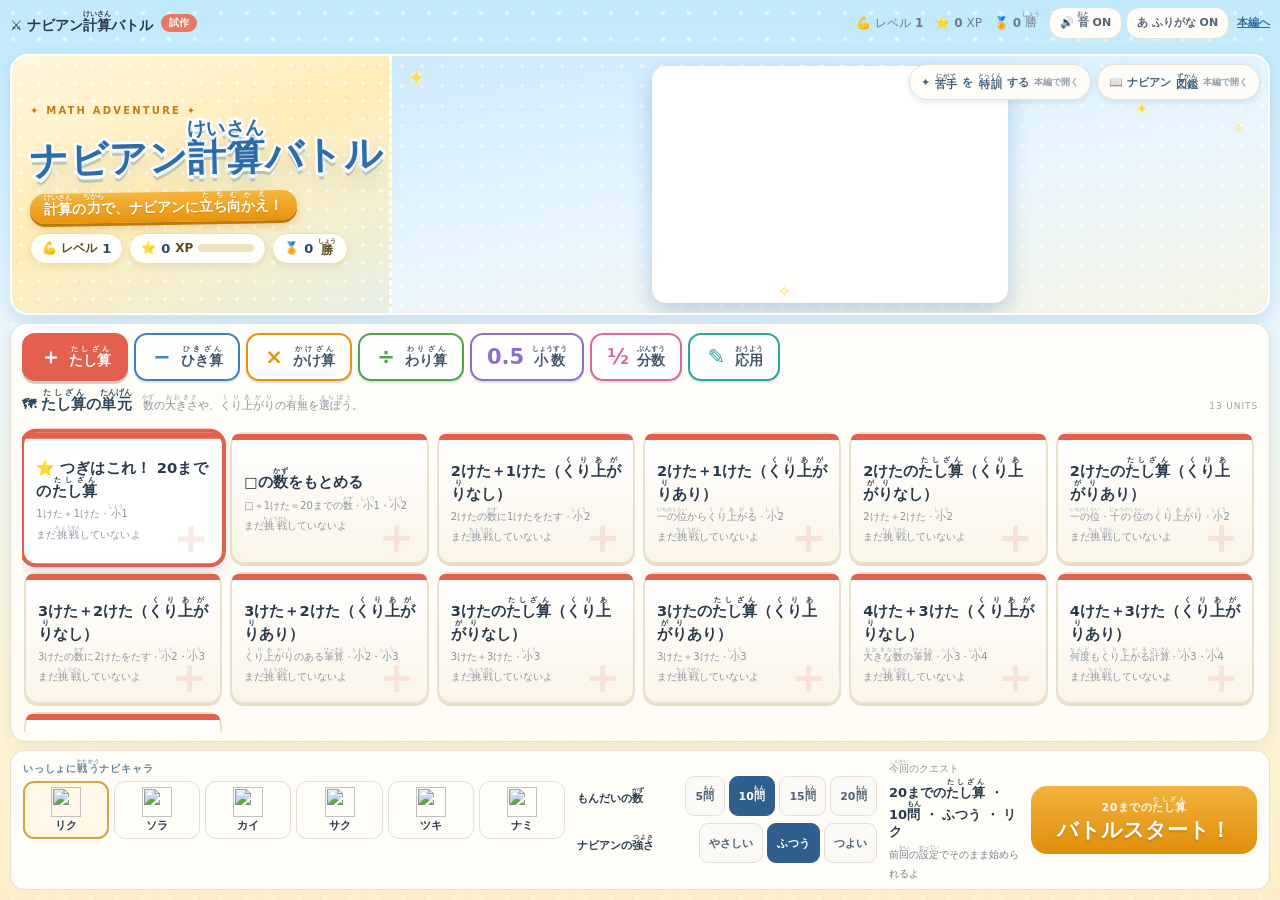
==== commit a8402a10: "proto: ヒーローをアクション集合絵のランダム全体表示に変更し、漂うモンスター装飾を削除" ====
--- a/proto/index.html
+++ b/proto/index.html
@@ -19,9 +19,8 @@
       </div>
     </div>
     <div class="hero-art">
-      <img id="hero-img" class="hero-img" alt="冒険のなかま、ナビキャラ6人">
+      <figure class="hero-frame"><img id="hero-img" class="hero-img" alt="ぼうけんするナビキャラ6人の集合イラスト"></figure>
       <span class="sparkle sp1" aria-hidden="true">✦</span><span class="sparkle sp2" aria-hidden="true">✦</span><span class="sparkle sp3" aria-hidden="true">✧</span><span class="sparkle sp4" aria-hidden="true">✧</span>
-      <div class="hero-monsters" id="hero-monsters" aria-hidden="true"></div>
       <div class="sub-links"><a class="sub-link" href="../">✦ 苦手を特訓する<small>本編で開く</small></a><a class="sub-link" href="../">📖 ナビアン図鑑<small>本編で開く</small></a></div>
     </div>
   </div>
--- a/proto/proto.css
+++ b/proto/proto.css
@@ -19,7 +19,7 @@
 
 /* ===== 入口 ===== */
 .home-screen{gap:8px;padding:8px 0 10px}
-.hero-strip{flex:none;display:flex;height:clamp(176px,27dvh,252px);border:2px solid #fff;border-radius:18px;overflow:hidden;background:#dceef7;box-shadow:0 6px 18px rgba(46,109,168,.18)}
+.hero-strip{flex:none;display:flex;height:clamp(190px,29dvh,268px);border:2px solid #fff;border-radius:18px;overflow:hidden;background:#dceef7;box-shadow:0 6px 18px rgba(46,109,168,.18)}
 .hero-panel{flex:none;width:clamp(280px,33%,380px);position:relative;display:flex;flex-direction:column;justify-content:center;gap:7px;padding:12px 16px 12px 18px;background:radial-gradient(rgba(255,255,255,.65) 1.6px,transparent 2.1px) 0 0/18px 18px,linear-gradient(155deg,#fff7dd 0%,#ffedb8 46%,#d9f0fd 130%);border-right:3px dashed rgba(255,255,255,.9);z-index:2}
 .hero-eyebrow{margin:0;font-size:10px;font-weight:900;letter-spacing:.22em;color:#c07f16}
 .game-logo{margin:0;font-size:clamp(24px,3vw,38px);line-height:1.12;font-weight:900;letter-spacing:.01em;color:#2e6da8;-webkit-text-stroke:5px #fff;paint-order:stroke fill;text-shadow:0 4px 0 rgba(255,255,255,.9),0 7px 0 rgba(46,109,168,.28),0 12px 20px rgba(46,109,168,.22);transform:rotate(-1.3deg);transform-origin:left center;white-space:nowrap}
@@ -30,14 +30,9 @@
 .chip b{font-size:13px;color:#2c4861}
 .chip-xp .xpbar{display:inline-block;width:56px;height:8px;background:#eee3c2;border-radius:99px;overflow:hidden;vertical-align:middle}
 .chip-xp .xpbar i{display:block;height:100%;width:0;background:linear-gradient(90deg,#f5b73f,#e8930c);border-radius:99px;transition:width .4s}
-.hero-art{flex:1;position:relative;min-width:0}
-.hero-img{position:absolute;inset:0;width:100%;height:100%;object-fit:cover;object-position:center 38%}
-.hero-monsters img{position:absolute;object-fit:contain;filter:drop-shadow(0 4px 4px rgba(52,73,91,.35));animation:floaty 3.2s ease-in-out infinite;animation-delay:var(--bob-delay,0s);z-index:2}
-.hero-monsters .hm1{right:12px;bottom:8px;width:62px}
-.hero-monsters .hm2{right:92px;bottom:30px;width:46px}
-.hero-monsters .hm3{left:10px;bottom:6px;width:50px}
-.hero-monsters .hm4{right:196px;top:8px;width:42px}
-@keyframes floaty{0%,100%{transform:translateY(0) rotate(-2deg)}50%{transform:translateY(-8px) rotate(2.5deg)}}
+.hero-art{flex:1;position:relative;min-width:0;display:flex;align-items:center;justify-content:center;padding:10px 14px;background:radial-gradient(rgba(255,255,255,.55) 1.6px,transparent 2.1px) 0 0/20px 20px,linear-gradient(170deg,#cdeafd 0%,#eaf7ff 55%,#fdf3d3 130%)}
+.hero-frame{flex:none;margin:0;height:100%;aspect-ratio:3/2;max-width:100%;border:3px solid #fff;border-radius:14px;overflow:hidden;background:#fff;box-shadow:0 8px 22px rgba(46,109,168,.3)}
+.hero-img{display:block;width:100%;height:100%;object-fit:contain}
 .sparkle{position:absolute;color:#ffd94d;font-size:20px;text-shadow:0 0 6px #fff,0 0 12px rgba(255,217,77,.8);animation:twinkle 2.2s ease-in-out infinite;z-index:2;pointer-events:none}
 .sparkle.sp1{left:16px;top:10px}
 .sparkle.sp2{right:120px;top:44px;font-size:15px;animation-delay:.6s}
@@ -77,9 +72,8 @@
   .bar-chars{flex:1 1 100%}
   .bar-settings{flex:1 1 auto;width:auto}
   .bar-start{flex:1 1 auto;justify-content:flex-end}
-  .hero-strip{height:clamp(200px,25dvh,252px)}
+  .hero-strip{height:clamp(204px,26dvh,264px)}
   .hero-panel{width:clamp(238px,36%,300px);padding:10px 12px}
-  .hero-monsters .hm2,.hero-monsters .hm4{display:none}
 }
 .unit-block{flex:1;min-height:0;display:flex;flex-direction:column;background:rgba(255,253,248,.96);border:1px solid var(--line);border-radius:16px;padding:9px 11px;box-shadow:0 4px 14px rgba(46,109,168,.08)}
 .ops{flex:none;display:flex;gap:6px;flex-wrap:wrap}
@@ -221,14 +215,12 @@
 .secondary{background:#edf0f2;color:#526174}
 
 @media (max-height:720px) and (orientation:landscape){
-  .hero-strip{height:clamp(152px,25dvh,196px)}
+  .hero-strip{height:clamp(158px,26dvh,204px)}
   .hero-panel{gap:4px;padding:8px 14px}
   .hero-eyebrow{display:none}
   .game-logo{font-size:clamp(23px,2.9vw,32px)}
   .chip{font-size:11px;padding:3px 9px}
   .chip-xp .xpbar{width:38px}
-  .hero-monsters .hm1{width:48px}
-  .hero-monsters .hm3{width:40px}
   .keypad{grid-template-rows:repeat(5,44px)}
   .feedback{height:28px;font-size:12px}
   .work-area{min-height:58px}
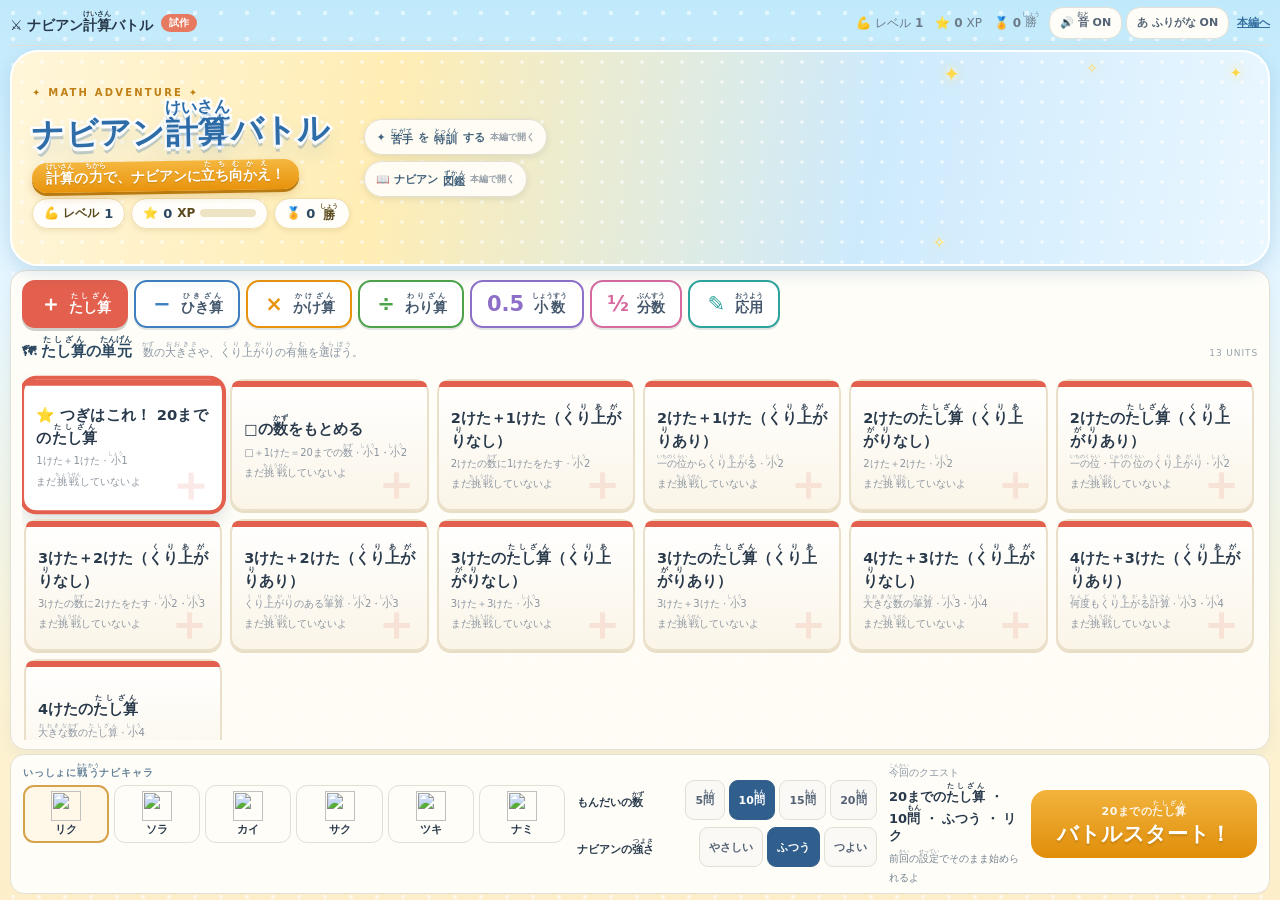
==== commit 04a18039: "試作: 入口ヒーローをtyping型の1枚パネルに組み替え（絵は全体表示のまま縦を圧縮し単元グリッドを拡大）" ====
--- a/proto/index.html
+++ b/proto/index.html
@@ -8,21 +8,21 @@
 
 <section id="home" class="screen home-screen">
   <div class="hero-strip">
-    <div class="hero-panel">
-      <p class="hero-eyebrow">✦ MATH ADVENTURE ✦</p>
-      <h1 class="game-logo">ナビアン計算バトル</h1>
-      <p class="hero-ribbon"><span>計算の力で、ナビアンに立ち向かえ！</span></p>
-      <div class="status-chips">
-        <span class="chip">💪 レベル <b id="hero-level">1</b></span>
-        <span class="chip chip-xp">⭐ <b id="hero-xp">0</b> XP<span class="xpbar"><i id="hero-xpbar"></i></span></span>
-        <span class="chip">🏅 <b id="hero-wins">0</b> 勝</span>
+    <div class="hero-copy">
+      <div class="copy-main">
+        <p class="hero-eyebrow">✦ MATH ADVENTURE ✦</p>
+        <h1 class="game-logo">ナビアン計算バトル</h1>
+        <p class="hero-ribbon"><span>計算の力で、ナビアンに立ち向かえ！</span></p>
+        <div class="status-chips">
+          <span class="chip">💪 レベル <b id="hero-level">1</b></span>
+          <span class="chip chip-xp">⭐ <b id="hero-xp">0</b> XP<span class="xpbar"><i id="hero-xpbar"></i></span></span>
+          <span class="chip">🏅 <b id="hero-wins">0</b> 勝</span>
+        </div>
       </div>
-    </div>
-    <div class="hero-art">
-      <figure class="hero-frame"><img id="hero-img" class="hero-img" alt="ぼうけんするナビキャラ6人の集合イラスト"></figure>
-      <span class="sparkle sp1" aria-hidden="true">✦</span><span class="sparkle sp2" aria-hidden="true">✦</span><span class="sparkle sp3" aria-hidden="true">✧</span><span class="sparkle sp4" aria-hidden="true">✧</span>
       <div class="sub-links"><a class="sub-link" href="../">✦ 苦手を特訓する<small>本編で開く</small></a><a class="sub-link" href="../">📖 ナビアン図鑑<small>本編で開く</small></a></div>
     </div>
+    <div class="hero-art"><img id="hero-img" class="hero-img" alt="ぼうけんするナビキャラ6人の集合イラスト"></div>
+    <span class="sparkle sp1" aria-hidden="true">✦</span><span class="sparkle sp2" aria-hidden="true">✦</span><span class="sparkle sp3" aria-hidden="true">✧</span><span class="sparkle sp4" aria-hidden="true">✧</span>
   </div>
   <div class="unit-block">
     <div class="ops" id="ops"></div>
--- a/proto/proto.css
+++ b/proto/proto.css
@@ -18,28 +18,28 @@
 .screen{flex:1;min-height:0;display:flex;flex-direction:column}
 
 /* ===== 入口 ===== */
-.home-screen{gap:8px;padding:8px 0 10px}
-.hero-strip{flex:none;display:flex;height:clamp(190px,29dvh,268px);border:2px solid #fff;border-radius:18px;overflow:hidden;background:#dceef7;box-shadow:0 6px 18px rgba(46,109,168,.18)}
-.hero-panel{flex:none;width:clamp(280px,33%,380px);position:relative;display:flex;flex-direction:column;justify-content:center;gap:7px;padding:12px 16px 12px 18px;background:radial-gradient(rgba(255,255,255,.65) 1.6px,transparent 2.1px) 0 0/18px 18px,linear-gradient(155deg,#fff7dd 0%,#ffedb8 46%,#d9f0fd 130%);border-right:3px dashed rgba(255,255,255,.9);z-index:2}
+.home-screen{gap:4px;padding:4px 0 6px}
+.hero-strip{flex:none;position:relative;display:grid;grid-template-columns:minmax(0,1fr) minmax(280px,46%);grid-template-rows:minmax(0,1fr);height:clamp(190px,25dvh,216px);border:2px solid #fff;border-radius:28px;overflow:hidden;background:radial-gradient(rgba(255,255,255,.55) 1.6px,transparent 2.1px) 0 0/20px 20px,linear-gradient(100deg,#fff6da 0%,#ffedb4 30%,#cdeafd 68%,#eaf7ff 100%);box-shadow:0 6px 18px rgba(46,109,168,.18)}
+.hero-copy{position:relative;z-index:2;display:flex;flex-direction:row;align-items:center;gap:14px;padding:8px 4px 8px 20px;min-width:0;min-height:0}
+.copy-main{display:flex;flex-direction:column;justify-content:center;gap:5px;min-width:0}
 .hero-eyebrow{margin:0;font-size:10px;font-weight:900;letter-spacing:.22em;color:#c07f16}
-.game-logo{margin:0;font-size:clamp(24px,3vw,38px);line-height:1.12;font-weight:900;letter-spacing:.01em;color:#2e6da8;-webkit-text-stroke:5px #fff;paint-order:stroke fill;text-shadow:0 4px 0 rgba(255,255,255,.9),0 7px 0 rgba(46,109,168,.28),0 12px 20px rgba(46,109,168,.22);transform:rotate(-1.3deg);transform-origin:left center;white-space:nowrap}
+.game-logo{margin:0;font-size:clamp(22px,2.55vw,32px);line-height:1.12;font-weight:900;letter-spacing:.01em;color:#2e6da8;-webkit-text-stroke:5px #fff;paint-order:stroke fill;text-shadow:0 4px 0 rgba(255,255,255,.9),0 7px 0 rgba(46,109,168,.28),0 12px 20px rgba(46,109,168,.22);transform:rotate(-1.3deg);transform-origin:left center;white-space:nowrap}
 .hero-ribbon{margin:2px 0 0}
 .hero-ribbon span{display:inline-block;background:linear-gradient(180deg,#f5b73f,#e8930c);color:#fff;font-size:clamp(11px,1.25vw,14px);font-weight:900;padding:5px 14px;border-radius:999px;box-shadow:0 3px 0 #b97a10,0 5px 10px rgba(185,122,16,.3);transform:rotate(-1deg);text-shadow:0 1px 1px rgba(140,90,0,.35)}
-.status-chips{display:flex;flex-wrap:wrap;gap:6px;margin-top:4px}
+.status-chips{display:flex;flex-wrap:wrap;gap:6px;margin-top:2px}
 .chip{display:inline-flex;align-items:center;gap:5px;background:rgba(255,255,255,.92);border:1.5px solid #f0dfae;border-radius:999px;padding:4px 11px;font-size:12px;font-weight:800;color:#5b4a1e;box-shadow:0 2px 5px rgba(120,90,20,.12)}
 .chip b{font-size:13px;color:#2c4861}
 .chip-xp .xpbar{display:inline-block;width:56px;height:8px;background:#eee3c2;border-radius:99px;overflow:hidden;vertical-align:middle}
 .chip-xp .xpbar i{display:block;height:100%;width:0;background:linear-gradient(90deg,#f5b73f,#e8930c);border-radius:99px;transition:width .4s}
-.hero-art{flex:1;position:relative;min-width:0;display:flex;align-items:center;justify-content:center;padding:10px 14px;background:radial-gradient(rgba(255,255,255,.55) 1.6px,transparent 2.1px) 0 0/20px 20px,linear-gradient(170deg,#cdeafd 0%,#eaf7ff 55%,#fdf3d3 130%)}
-.hero-frame{flex:none;margin:0;height:100%;aspect-ratio:3/2;max-width:100%;border:3px solid #fff;border-radius:14px;overflow:hidden;background:#fff;box-shadow:0 8px 22px rgba(46,109,168,.3)}
-.hero-img{display:block;width:100%;height:100%;object-fit:contain}
+.hero-art{position:relative;min-width:0}
+.hero-img{position:absolute;right:0;bottom:0;display:block;width:100%;height:100%;object-fit:contain;object-position:bottom right;filter:drop-shadow(-8px 10px 10px rgba(46,109,168,.30))}
 .sparkle{position:absolute;color:#ffd94d;font-size:20px;text-shadow:0 0 6px #fff,0 0 12px rgba(255,217,77,.8);animation:twinkle 2.2s ease-in-out infinite;z-index:2;pointer-events:none}
-.sparkle.sp1{left:16px;top:10px}
-.sparkle.sp2{right:120px;top:44px;font-size:15px;animation-delay:.6s}
-.sparkle.sp3{left:44%;bottom:12px;font-size:16px;animation-delay:1.1s}
-.sparkle.sp4{right:24px;top:64px;font-size:14px;animation-delay:1.6s}
+.sparkle.sp1{right:308px;top:10px}
+.sparkle.sp2{right:26px;top:12px;font-size:15px;animation-delay:.6s}
+.sparkle.sp3{right:322px;bottom:12px;font-size:16px;animation-delay:1.1s}
+.sparkle.sp4{right:170px;top:8px;font-size:14px;animation-delay:1.6s}
 @keyframes twinkle{0%,100%{opacity:.25;transform:scale(.7) rotate(0deg)}50%{opacity:1;transform:scale(1.15) rotate(25deg)}}
-.sub-links{position:absolute;top:8px;right:8px;display:flex;gap:6px;z-index:3}
+.sub-links{flex:none;display:flex;flex-direction:column;align-items:flex-start;gap:6px}
 .sub-link{display:flex;align-items:center;gap:5px;border:1px solid var(--line);background:rgba(255,253,248,.94);border-radius:999px;padding:6px 11px;color:#41617a;text-decoration:none;font-size:11px;font-weight:900;min-height:36px;box-shadow:0 2px 6px rgba(52,73,91,.12);white-space:nowrap}
 .sub-link small{font-size:9px;color:#98a1aa;font-weight:700}
 .bottom-bar{flex:none;display:flex;gap:12px;align-items:stretch;background:#fffdf8;border:1px solid var(--line);border-radius:14px;padding:8px 12px}
@@ -65,15 +65,18 @@
 .start-btn{flex:none;border:0;border-radius:16px;background:linear-gradient(180deg,#f2b33d,#e08e0a);color:#fff;padding:10px 26px;min-height:64px;white-space:nowrap;display:flex;flex-direction:column;align-items:center;justify-content:center;gap:1px;animation:start-glow 1.7s ease-in-out infinite}
 .start-btn small{font-size:11px;font-weight:900;opacity:.92;letter-spacing:.04em}
 .start-btn .start-main{font-size:21px;font-weight:900;text-shadow:0 2px 2px rgba(146,90,0,.35)}
-.start-btn:active{transform:translateY(3px);animation:none;box-shadow:0 2px 0 #b77a25}
-@keyframes start-glow{0%,100%{box-shadow:0 5px 0 #b77a25,0 0 0 0 rgba(232,147,12,.45)}50%{box-shadow:0 5px 0 #b77a25,0 0 26px 8px rgba(232,147,12,.5)}}
+.start-btn:active{transform:translateY(4px);animation:none;box-shadow:0 2px 0 #b77a25,inset 0 2px 0 rgba(255,255,255,.35)}
+@keyframes start-glow{0%,100%{box-shadow:0 6px 0 #b77a25,0 10px 18px rgba(146,90,0,.28),inset 0 2px 0 rgba(255,255,255,.35),0 0 0 0 rgba(232,147,12,.45)}50%{box-shadow:0 6px 0 #b77a25,0 10px 18px rgba(146,90,0,.28),inset 0 2px 0 rgba(255,255,255,.35),0 0 26px 8px rgba(232,147,12,.5)}}
 @media (max-width:920px){
   .bottom-bar{flex-wrap:wrap}
   .bar-chars{flex:1 1 100%}
   .bar-settings{flex:1 1 auto;width:auto}
   .bar-start{flex:1 1 auto;justify-content:flex-end}
-  .hero-strip{height:clamp(204px,26dvh,264px)}
-  .hero-panel{width:clamp(238px,36%,300px);padding:10px 12px}
+  .hero-strip{grid-template-columns:minmax(0,1fr) minmax(240px,44%)}
+  .hero-copy{flex-direction:column;align-items:flex-start;justify-content:center;padding:8px 2px 8px 14px;gap:6px}
+  .sub-links{flex-direction:row;flex-wrap:wrap}
+  .sparkle.sp1{right:236px}
+  .sparkle.sp3{right:248px}
 }
 .unit-block{flex:1;min-height:0;display:flex;flex-direction:column;background:rgba(255,253,248,.96);border:1px solid var(--line);border-radius:16px;padding:9px 11px;box-shadow:0 4px 14px rgba(46,109,168,.08)}
 .ops{flex:none;display:flex;gap:6px;flex-wrap:wrap}
@@ -215,10 +218,12 @@
 .secondary{background:#edf0f2;color:#526174}
 
 @media (max-height:720px) and (orientation:landscape){
-  .hero-strip{height:clamp(158px,26dvh,204px)}
-  .hero-panel{gap:4px;padding:8px 14px}
+  .hero-strip{height:clamp(160px,24dvh,190px)}
+  .hero-copy{gap:10px;padding:6px 2px 6px 16px}
+  .copy-main{gap:4px}
   .hero-eyebrow{display:none}
-  .game-logo{font-size:clamp(23px,2.9vw,32px)}
+  .sub-link{min-height:32px;padding:4px 10px}
+  .game-logo{font-size:clamp(21px,2.4vw,28px)}
   .chip{font-size:11px;padding:3px 9px}
   .chip-xp .xpbar{width:38px}
   .keypad{grid-template-rows:repeat(5,44px)}
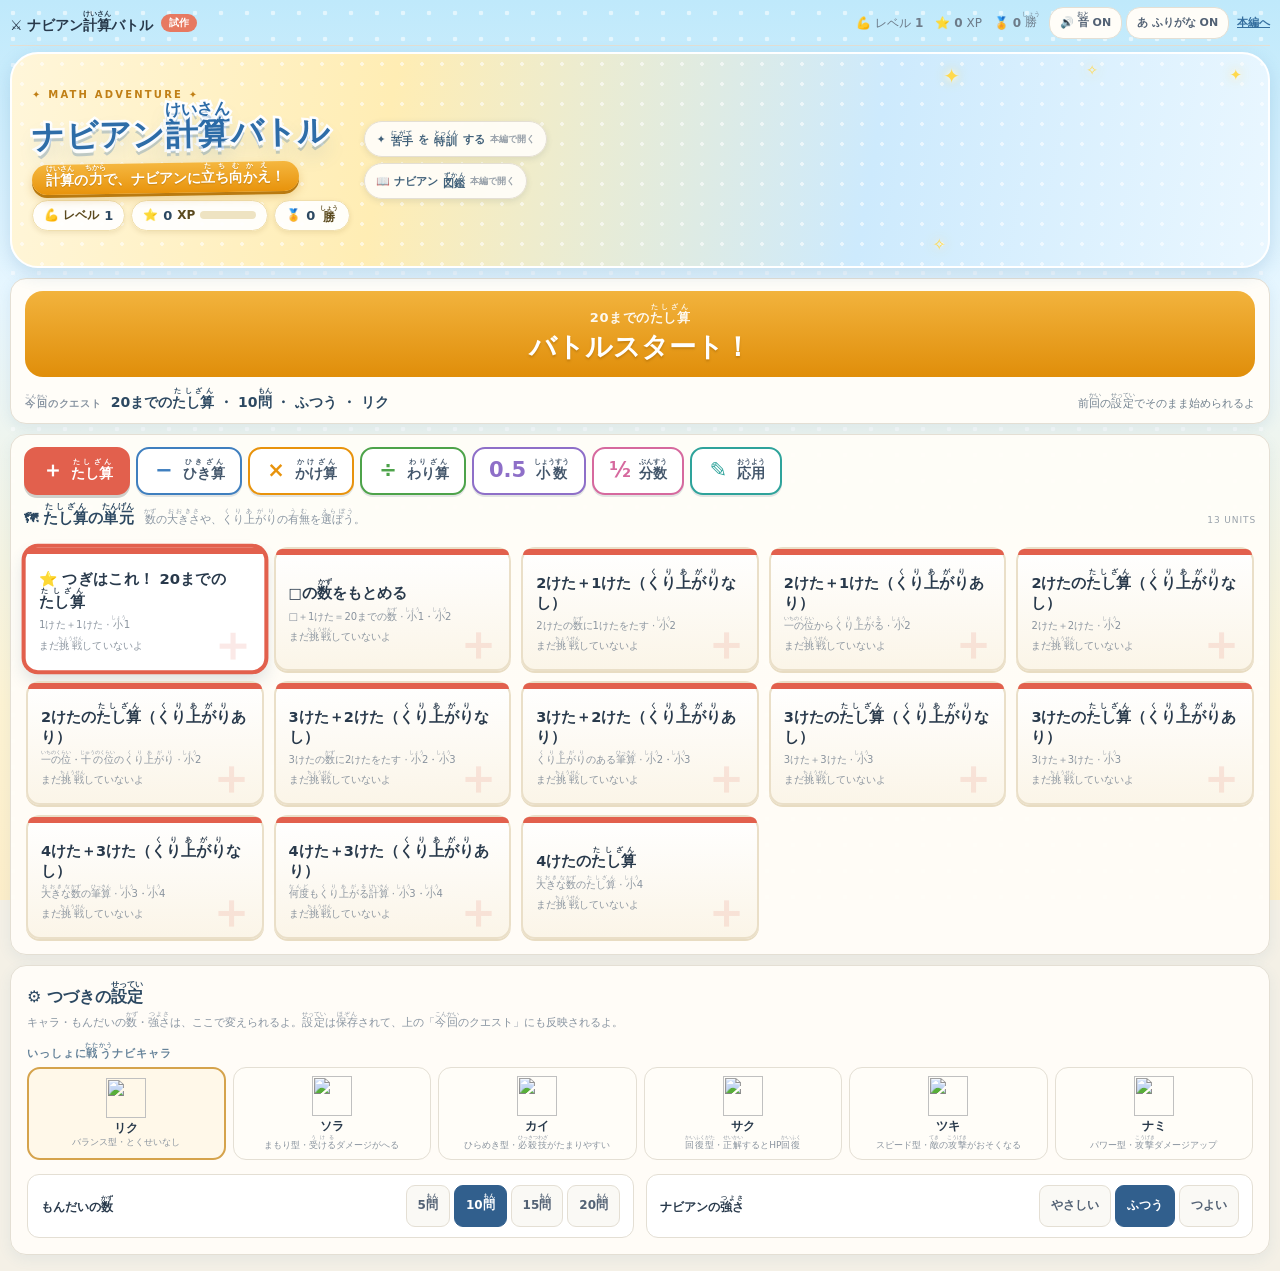
==== commit 8fc9e132: "試作(proto): 入口をスクロール式に組み替え（スタートボタンを上へ・下部固定バー廃止・設定は最下部パネル）" ====
--- a/proto/index.html
+++ b/proto/index.html
@@ -3,7 +3,7 @@
 <link rel="stylesheet" href="https://tt-sensei.github.io/edu-effects/css/edu-effects.css">
 <link rel="stylesheet" href="https://tt-sensei.github.io/edu-effects/css/edu-effects-library.css">
 <link rel="stylesheet" href="./proto.css"></head>
-<body><main class="app">
+<body class="on-home"><main class="app">
 <header class="top" id="app-header"><span class="brand"><b>⚔ ナビアン計算バトル</b><span class="proto-badge">試作</span></span><div class="top-stats">💪 レベル <b id="level">1</b>　⭐ <b id="xp">0</b> XP　🏅 <b id="wins">0</b> 勝　<button id="sound-toggle" class="toggle-btn" type="button">🔊 音 ON</button> <button id="furi-toggle" class="toggle-btn" type="button">あ ふりがな ON</button> <a class="to-main" href="../">本編へ</a></div></header>
 
 <section id="home" class="screen home-screen">
@@ -24,23 +24,23 @@
     <div class="hero-art"><img id="hero-img" class="hero-img" alt="ぼうけんするナビキャラ6人の集合イラスト"></div>
     <span class="sparkle sp1" aria-hidden="true">✦</span><span class="sparkle sp2" aria-hidden="true">✦</span><span class="sparkle sp3" aria-hidden="true">✧</span><span class="sparkle sp4" aria-hidden="true">✧</span>
   </div>
+  <div class="start-zone">
+    <button id="start" class="start-btn" type="button"><small id="start-unit">20までのたし算</small><span class="start-main">バトルスタート！</span></button>
+    <div class="start-info"><small>今回のクエスト</small><b id="summary">20までのたし算 ・ 10問 ・ ふつう ・ リク</b><span id="last-note">前回の設定でそのまま始められるよ</span></div>
+  </div>
   <div class="unit-block">
     <div class="ops" id="ops"></div>
     <div class="unit-head"><b id="unit-title">たし算の単元</b><span id="unit-desc"></span><small id="unit-count"></small></div>
     <div id="units" class="units"></div>
   </div>
-  <div class="bottom-bar">
-    <div class="bar-group bar-chars">
-      <p class="bar-label">いっしょに戦うナビキャラ</p>
-      <div class="characters" id="characters"></div>
-    </div>
-    <div class="bar-group bar-settings">
+  <div class="settings-panel">
+    <h2 class="settings-title">⚙ つづきの設定</h2>
+    <p class="settings-note">キャラ・もんだいの数・強さは、ここで変えられるよ。設定は保存されて、上の「今回のクエスト」にも反映されるよ。</p>
+    <p class="settings-label">いっしょに戦うナビキャラ</p>
+    <div class="characters" id="characters"></div>
+    <div class="settings-rows">
       <div class="setting-line"><span>もんだいの数</span><div class="seg" id="counts"><button class="count-btn" data-count="5" type="button">5問</button><button class="count-btn" data-count="10" type="button">10問</button><button class="count-btn" data-count="15" type="button">15問</button><button class="count-btn" data-count="20" type="button">20問</button></div></div>
       <div class="setting-line"><span>ナビアンの強さ</span><div class="seg" id="diffs"><button class="diff-btn" data-diff="easy" type="button">やさしい</button><button class="diff-btn" data-diff="normal" type="button">ふつう</button><button class="diff-btn" data-diff="hard" type="button">つよい</button></div></div>
-    </div>
-    <div class="bar-start">
-      <div class="start-info"><small>今回のクエスト</small><b id="summary">20までのたし算 ・ 10問 ・ ふつう ・ リク</b><span id="last-note">前回の設定でそのまま始められるよ</span></div>
-      <button id="start" class="start-btn" type="button"><small id="start-unit">20までのたし算</small><span class="start-main">バトルスタート！</span></button>
     </div>
   </div>
 </section>
--- a/proto/proto.css
+++ b/proto/proto.css
@@ -5,6 +5,10 @@
 button{font:inherit;cursor:pointer}
 .hidden{display:none!important}
 .app{height:100dvh;display:flex;flex-direction:column;max-width:1440px;margin:0 auto;padding:0 10px}
+/* 入口だけはページ全体が流れる（バトル・結果は従来どおり固定） */
+body.on-home{overflow-y:auto}
+body.on-home .app{height:auto;min-height:100dvh}
+body.on-home .home-screen{flex:none}
 
 /* ===== ヘッダー ===== */
 .top{height:46px;flex:none;display:flex;justify-content:space-between;align-items:center;border-bottom:1px solid var(--line);font-size:12px;color:#6d7b89;gap:8px}
@@ -18,7 +22,7 @@
 .screen{flex:1;min-height:0;display:flex;flex-direction:column}
 
 /* ===== 入口 ===== */
-.home-screen{gap:4px;padding:4px 0 6px}
+.home-screen{gap:10px;padding:6px 0 16px}
 .hero-strip{flex:none;position:relative;display:grid;grid-template-columns:minmax(0,1fr) minmax(280px,46%);grid-template-rows:minmax(0,1fr);height:clamp(190px,25dvh,216px);border:2px solid #fff;border-radius:28px;overflow:hidden;background:radial-gradient(rgba(255,255,255,.55) 1.6px,transparent 2.1px) 0 0/20px 20px,linear-gradient(100deg,#fff6da 0%,#ffedb4 30%,#cdeafd 68%,#eaf7ff 100%);box-shadow:0 6px 18px rgba(46,109,168,.18)}
 .hero-copy{position:relative;z-index:2;display:flex;flex-direction:row;align-items:center;gap:14px;padding:8px 4px 8px 20px;min-width:0;min-height:0}
 .copy-main{display:flex;flex-direction:column;justify-content:center;gap:5px;min-width:0}
@@ -42,43 +46,44 @@
 .sub-links{flex:none;display:flex;flex-direction:column;align-items:flex-start;gap:6px}
 .sub-link{display:flex;align-items:center;gap:5px;border:1px solid var(--line);background:rgba(255,253,248,.94);border-radius:999px;padding:6px 11px;color:#41617a;text-decoration:none;font-size:11px;font-weight:900;min-height:36px;box-shadow:0 2px 6px rgba(52,73,91,.12);white-space:nowrap}
 .sub-link small{font-size:9px;color:#98a1aa;font-weight:700}
-.bottom-bar{flex:none;display:flex;gap:12px;align-items:stretch;background:#fffdf8;border:1px solid var(--line);border-radius:14px;padding:8px 12px}
-.bar-label{font-size:10px;font-weight:900;color:#66839a;margin:0 0 5px;letter-spacing:.08em}
-.bar-chars{flex:1 1 auto;min-width:313px}
-.characters{display:grid;grid-template-columns:repeat(6,minmax(48px,1fr));gap:5px}
-.char{border:1px solid var(--line);background:#fffdf8;border-radius:11px;padding:4px 2px;display:flex;align-items:center;flex-direction:column;justify-content:center;color:#28394b;height:58px}
-.char img{width:30px;height:30px;object-fit:contain}
-.char b{font-size:11px;margin-top:1px}
-.char small{display:none}
-.char.selected{border:2px solid #d5a34c;background:#fff8e9}
-.bar-settings{flex:none;width:300px;display:flex;flex-direction:column;justify-content:center;gap:7px}
-.setting-line{display:flex;align-items:center;justify-content:space-between;gap:8px}
-.setting-line>span{font-size:11px;font-weight:800;white-space:nowrap}
-.seg{display:flex;gap:4px}
-.seg button{border:1px solid var(--line);background:#faf9f5;border-radius:9px;padding:6px 9px;font-size:11px;font-weight:800;color:#526174;min-height:40px}
-.seg button.selected{background:#315f8d;color:#fff;border-color:#315f8d}
-.bar-start{flex:0 1 368px;min-width:0;display:flex;align-items:center;gap:12px}
-.start-info{flex:1 1 auto;min-width:0}
-.start-info small{display:block;font-size:10px;color:#8793a0}
-.start-info b{display:block;font-size:13px;margin:2px 0;line-height:1.35}
-.start-info span{font-size:10px;color:#71808e}
-.start-btn{flex:none;border:0;border-radius:16px;background:linear-gradient(180deg,#f2b33d,#e08e0a);color:#fff;padding:10px 26px;min-height:64px;white-space:nowrap;display:flex;flex-direction:column;align-items:center;justify-content:center;gap:1px;animation:start-glow 1.7s ease-in-out infinite}
-.start-btn small{font-size:11px;font-weight:900;opacity:.92;letter-spacing:.04em}
-.start-btn .start-main{font-size:21px;font-weight:900;text-shadow:0 2px 2px rgba(146,90,0,.35)}
+/* ===== スタートゾーン（ヒーローのすぐ下） ===== */
+.start-zone{flex:none;background:#fffdf8;border:1px solid var(--line);border-radius:16px;padding:12px 14px 11px;box-shadow:0 4px 14px rgba(46,109,168,.10)}
+.start-btn{display:flex;width:100%;border:0;border-radius:18px;background:linear-gradient(180deg,#f2b33d,#e08e0a);color:#fff;padding:12px 26px;min-height:80px;white-space:nowrap;flex-direction:column;align-items:center;justify-content:center;gap:2px;animation:start-glow 1.7s ease-in-out infinite}
+.start-btn small{font-size:13px;font-weight:900;opacity:.92;letter-spacing:.04em}
+.start-btn .start-main{font-size:27px;font-weight:900;text-shadow:0 2px 2px rgba(146,90,0,.35)}
 .start-btn:active{transform:translateY(4px);animation:none;box-shadow:0 2px 0 #b77a25,inset 0 2px 0 rgba(255,255,255,.35)}
 @keyframes start-glow{0%,100%{box-shadow:0 6px 0 #b77a25,0 10px 18px rgba(146,90,0,.28),inset 0 2px 0 rgba(255,255,255,.35),0 0 0 0 rgba(232,147,12,.45)}50%{box-shadow:0 6px 0 #b77a25,0 10px 18px rgba(146,90,0,.28),inset 0 2px 0 rgba(255,255,255,.35),0 0 26px 8px rgba(232,147,12,.5)}}
+.start-info{display:flex;align-items:baseline;gap:9px;flex-wrap:wrap;margin-top:10px}
+.start-info small{flex:none;font-size:10px;font-weight:900;color:#8793a0;letter-spacing:.08em}
+.start-info b{font-size:14px;color:#2c4861;line-height:1.35}
+.start-info span{font-size:11px;color:#71808e;margin-left:auto}
+
+/* ===== 設定パネル（ページ最下部・固定ではない） ===== */
+.settings-panel{flex:none;background:rgba(255,253,248,.96);border:1px solid var(--line);border-radius:16px;padding:14px 16px 16px;box-shadow:0 4px 14px rgba(46,109,168,.08)}
+.settings-title{margin:0;font-size:16px;color:#2c4861}
+.settings-note{margin:3px 0 12px;font-size:11px;color:#8793a0}
+.settings-label{font-size:11px;font-weight:900;color:#66839a;margin:0 0 6px;letter-spacing:.08em}
+.characters{display:grid;grid-template-columns:repeat(6,minmax(48px,1fr));gap:7px}
+.char{border:1px solid var(--line);background:#fffdf8;border-radius:13px;padding:8px 3px 7px;display:flex;align-items:center;flex-direction:column;justify-content:center;color:#28394b;min-height:78px}
+.char img{width:40px;height:40px;object-fit:contain}
+.char b{font-size:12px;margin-top:2px}
+.char small{display:block;font-size:9px;color:#89939e;text-align:center;line-height:1.3}
+.char.selected{border:2px solid #d5a34c;background:#fff8e9}
+.settings-rows{display:flex;gap:12px;flex-wrap:wrap;margin-top:14px}
+.setting-line{flex:1 1 320px;display:flex;align-items:center;justify-content:space-between;gap:10px;background:#fff;border:1px solid var(--line);border-radius:12px;padding:10px 13px}
+.setting-line>span{font-size:12px;font-weight:800;white-space:nowrap}
+.seg{display:flex;gap:4px}
+.seg button{border:1px solid var(--line);background:#faf9f5;border-radius:9px;padding:6px 11px;font-size:12px;font-weight:800;color:#526174;min-height:42px}
+.seg button.selected{background:#315f8d;color:#fff;border-color:#315f8d}
 @media (max-width:920px){
-  .bottom-bar{flex-wrap:wrap}
-  .bar-chars{flex:1 1 100%}
-  .bar-settings{flex:1 1 auto;width:auto}
-  .bar-start{flex:1 1 auto;justify-content:flex-end}
+  .characters{grid-template-columns:repeat(3,1fr)}
   .hero-strip{grid-template-columns:minmax(0,1fr) minmax(240px,44%)}
   .hero-copy{flex-direction:column;align-items:flex-start;justify-content:center;padding:8px 2px 8px 14px;gap:6px}
   .sub-links{flex-direction:row;flex-wrap:wrap}
   .sparkle.sp1{right:236px}
   .sparkle.sp3{right:248px}
 }
-.unit-block{flex:1;min-height:0;display:flex;flex-direction:column;background:rgba(255,253,248,.96);border:1px solid var(--line);border-radius:16px;padding:9px 11px;box-shadow:0 4px 14px rgba(46,109,168,.08)}
+.unit-block{flex:none;display:flex;flex-direction:column;background:rgba(255,253,248,.96);border:1px solid var(--line);border-radius:16px;padding:12px 13px 13px;box-shadow:0 4px 14px rgba(46,109,168,.08)}
 .ops{flex:none;display:flex;gap:6px;flex-wrap:wrap}
 .op{display:inline-flex;align-items:center;gap:8px;border:2px solid var(--opc,#c9cfd6);background:#fff;border-radius:13px;padding:8px 15px;font-size:14px;font-weight:900;color:#43566b;min-height:48px;box-shadow:0 2px 0 rgba(67,86,107,.15)}
 .op .op-sym{font-size:21px;font-weight:900;color:var(--opc,#8a97a5);line-height:1;min-width:22px;text-align:center}
@@ -89,8 +94,8 @@
 .unit-head b::before{content:"🗺 ";font-size:14px}
 .unit-head span{font-size:11px;color:#8793a0}
 .unit-head small{margin-left:auto;font-size:9px;letter-spacing:.1em;color:#98a1aa}
-.units{flex:1;min-height:0;overflow-y:auto;display:grid;grid-template-columns:repeat(auto-fill,minmax(198px,1fr));grid-auto-rows:minmax(132px,auto);gap:8px;align-content:start;padding:11px 4px 4px 2px}
-.unit{position:relative;display:block;background:linear-gradient(180deg,#fff,#fbf5e8);border:2px solid #eadfc8;border-radius:14px;padding:14px 12px 10px;text-align:left;color:#28394b;box-shadow:0 2px 0 #e8dcc2}
+.units{display:grid;grid-template-columns:repeat(auto-fill,minmax(208px,1fr));grid-auto-rows:auto;gap:10px;align-content:start;padding:12px 2px 2px}
+.unit{position:relative;display:block;background:linear-gradient(180deg,#fff,#fbf5e8);border:2px solid #eadfc8;border-radius:14px;padding:16px 13px 12px;min-height:124px;text-align:left;color:#28394b;box-shadow:0 2px 0 #e8dcc2}
 .unit::before{content:"";position:absolute;top:0;left:0;right:0;height:6px;background:var(--opc,#8a97a5);border-radius:12px 12px 0 0}
 .unit .unit-sym{position:absolute;right:8px;bottom:2px;font-size:47px;font-weight:900;color:var(--opc,#8a97a5);opacity:.13;line-height:1;pointer-events:none}
 .unit .unit-texts{display:block;position:relative}
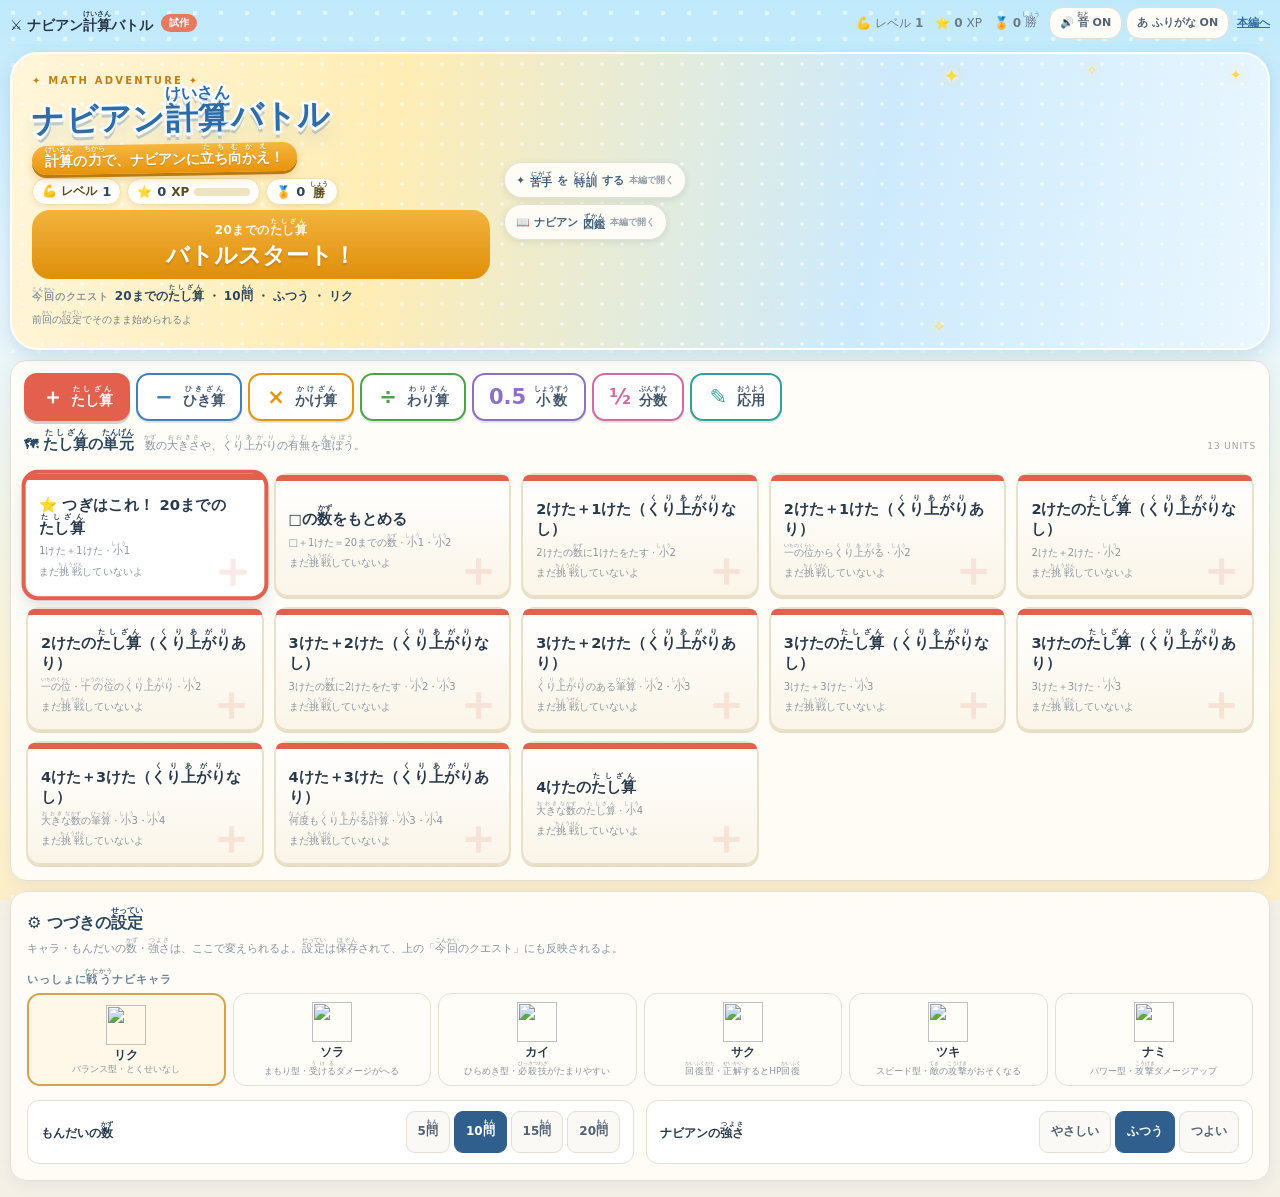
==== commit 9dbd5dcf: "試作: バトルスタートをヒーローパネル内（絵のとなり）へ移動" ====
--- a/proto/index.html
+++ b/proto/index.html
@@ -18,15 +18,15 @@
           <span class="chip chip-xp">⭐ <b id="hero-xp">0</b> XP<span class="xpbar"><i id="hero-xpbar"></i></span></span>
           <span class="chip">🏅 <b id="hero-wins">0</b> 勝</span>
         </div>
+        <div class="start-zone">
+          <button id="start" class="start-btn" type="button"><small id="start-unit">20までのたし算</small><span class="start-main">バトルスタート！</span></button>
+          <div class="start-info"><small>今回のクエスト</small><b id="summary">20までのたし算 ・ 10問 ・ ふつう ・ リク</b><span id="last-note">前回の設定でそのまま始められるよ</span></div>
+        </div>
       </div>
       <div class="sub-links"><a class="sub-link" href="../">✦ 苦手を特訓する<small>本編で開く</small></a><a class="sub-link" href="../">📖 ナビアン図鑑<small>本編で開く</small></a></div>
     </div>
     <div class="hero-art"><img id="hero-img" class="hero-img" alt="ぼうけんするナビキャラ6人の集合イラスト"></div>
     <span class="sparkle sp1" aria-hidden="true">✦</span><span class="sparkle sp2" aria-hidden="true">✦</span><span class="sparkle sp3" aria-hidden="true">✧</span><span class="sparkle sp4" aria-hidden="true">✧</span>
-  </div>
-  <div class="start-zone">
-    <button id="start" class="start-btn" type="button"><small id="start-unit">20までのたし算</small><span class="start-main">バトルスタート！</span></button>
-    <div class="start-info"><small>今回のクエスト</small><b id="summary">20までのたし算 ・ 10問 ・ ふつう ・ リク</b><span id="last-note">前回の設定でそのまま始められるよ</span></div>
   </div>
   <div class="unit-block">
     <div class="ops" id="ops"></div>
--- a/proto/proto.css
+++ b/proto/proto.css
@@ -23,15 +23,15 @@
 
 /* ===== 入口 ===== */
 .home-screen{gap:10px;padding:6px 0 16px}
-.hero-strip{flex:none;position:relative;display:grid;grid-template-columns:minmax(0,1fr) minmax(280px,46%);grid-template-rows:minmax(0,1fr);height:clamp(190px,25dvh,216px);border:2px solid #fff;border-radius:28px;overflow:hidden;background:radial-gradient(rgba(255,255,255,.55) 1.6px,transparent 2.1px) 0 0/20px 20px,linear-gradient(100deg,#fff6da 0%,#ffedb4 30%,#cdeafd 68%,#eaf7ff 100%);box-shadow:0 6px 18px rgba(46,109,168,.18)}
+.hero-strip{flex:none;position:relative;display:grid;grid-template-columns:minmax(0,1fr) minmax(280px,46%);grid-template-rows:minmax(0,1fr);height:clamp(282px,35dvh,298px);border:2px solid #fff;border-radius:28px;overflow:hidden;background:radial-gradient(rgba(255,255,255,.55) 1.6px,transparent 2.1px) 0 0/20px 20px,linear-gradient(100deg,#fff6da 0%,#ffedb4 30%,#cdeafd 68%,#eaf7ff 100%);box-shadow:0 6px 18px rgba(46,109,168,.18)}
 .hero-copy{position:relative;z-index:2;display:flex;flex-direction:row;align-items:center;gap:14px;padding:8px 4px 8px 20px;min-width:0;min-height:0}
-.copy-main{display:flex;flex-direction:column;justify-content:center;gap:5px;min-width:0}
+.copy-main{flex:1 1 auto;display:flex;flex-direction:column;justify-content:center;gap:3px;min-width:0}
 .hero-eyebrow{margin:0;font-size:10px;font-weight:900;letter-spacing:.22em;color:#c07f16}
 .game-logo{margin:0;font-size:clamp(22px,2.55vw,32px);line-height:1.12;font-weight:900;letter-spacing:.01em;color:#2e6da8;-webkit-text-stroke:5px #fff;paint-order:stroke fill;text-shadow:0 4px 0 rgba(255,255,255,.9),0 7px 0 rgba(46,109,168,.28),0 12px 20px rgba(46,109,168,.22);transform:rotate(-1.3deg);transform-origin:left center;white-space:nowrap}
 .hero-ribbon{margin:2px 0 0}
-.hero-ribbon span{display:inline-block;background:linear-gradient(180deg,#f5b73f,#e8930c);color:#fff;font-size:clamp(11px,1.25vw,14px);font-weight:900;padding:5px 14px;border-radius:999px;box-shadow:0 3px 0 #b97a10,0 5px 10px rgba(185,122,16,.3);transform:rotate(-1deg);text-shadow:0 1px 1px rgba(140,90,0,.35)}
+.hero-ribbon span{display:inline-block;background:linear-gradient(180deg,#f5b73f,#e8930c);color:#fff;font-size:clamp(11px,1.25vw,14px);font-weight:900;padding:4px 13px;border-radius:999px;box-shadow:0 3px 0 #b97a10,0 5px 10px rgba(185,122,16,.3);transform:rotate(-1deg);text-shadow:0 1px 1px rgba(140,90,0,.35)}
 .status-chips{display:flex;flex-wrap:wrap;gap:6px;margin-top:2px}
-.chip{display:inline-flex;align-items:center;gap:5px;background:rgba(255,255,255,.92);border:1.5px solid #f0dfae;border-radius:999px;padding:4px 11px;font-size:12px;font-weight:800;color:#5b4a1e;box-shadow:0 2px 5px rgba(120,90,20,.12)}
+.chip{display:inline-flex;align-items:center;gap:5px;background:rgba(255,255,255,.92);border:1.5px solid #f0dfae;border-radius:999px;padding:2px 9px;font-size:12px;font-weight:800;color:#5b4a1e;box-shadow:0 2px 5px rgba(120,90,20,.12)}
 .chip b{font-size:13px;color:#2c4861}
 .chip-xp .xpbar{display:inline-block;width:56px;height:8px;background:#eee3c2;border-radius:99px;overflow:hidden;vertical-align:middle}
 .chip-xp .xpbar i{display:block;height:100%;width:0;background:linear-gradient(90deg,#f5b73f,#e8930c);border-radius:99px;transition:width .4s}
@@ -46,17 +46,17 @@
 .sub-links{flex:none;display:flex;flex-direction:column;align-items:flex-start;gap:6px}
 .sub-link{display:flex;align-items:center;gap:5px;border:1px solid var(--line);background:rgba(255,253,248,.94);border-radius:999px;padding:6px 11px;color:#41617a;text-decoration:none;font-size:11px;font-weight:900;min-height:36px;box-shadow:0 2px 6px rgba(52,73,91,.12);white-space:nowrap}
 .sub-link small{font-size:9px;color:#98a1aa;font-weight:700}
-/* ===== スタートゾーン（ヒーローのすぐ下） ===== */
-.start-zone{flex:none;background:#fffdf8;border:1px solid var(--line);border-radius:16px;padding:12px 14px 11px;box-shadow:0 4px 14px rgba(46,109,168,.10)}
-.start-btn{display:flex;width:100%;border:0;border-radius:18px;background:linear-gradient(180deg,#f2b33d,#e08e0a);color:#fff;padding:12px 26px;min-height:80px;white-space:nowrap;flex-direction:column;align-items:center;justify-content:center;gap:2px;animation:start-glow 1.7s ease-in-out infinite}
-.start-btn small{font-size:13px;font-weight:900;opacity:.92;letter-spacing:.04em}
-.start-btn .start-main{font-size:27px;font-weight:900;text-shadow:0 2px 2px rgba(146,90,0,.35)}
+/* ===== スタートゾーン（ヒーローパネル左カラム内・絵のとなり） ===== */
+.start-zone{margin-top:2px;min-width:0}
+.start-btn{display:flex;width:100%;border:0;border-radius:18px;background:linear-gradient(180deg,#f2b33d,#e08e0a);color:#fff;padding:8px 16px;min-height:60px;white-space:nowrap;flex-direction:column;align-items:center;justify-content:center;gap:1px;animation:start-glow 1.7s ease-in-out infinite}
+.start-btn small{font-size:12px;font-weight:900;opacity:.92;letter-spacing:.04em}
+.start-btn .start-main{font-size:23px;font-weight:900;text-shadow:0 2px 2px rgba(146,90,0,.35)}
 .start-btn:active{transform:translateY(4px);animation:none;box-shadow:0 2px 0 #b77a25,inset 0 2px 0 rgba(255,255,255,.35)}
 @keyframes start-glow{0%,100%{box-shadow:0 6px 0 #b77a25,0 10px 18px rgba(146,90,0,.28),inset 0 2px 0 rgba(255,255,255,.35),0 0 0 0 rgba(232,147,12,.45)}50%{box-shadow:0 6px 0 #b77a25,0 10px 18px rgba(146,90,0,.28),inset 0 2px 0 rgba(255,255,255,.35),0 0 26px 8px rgba(232,147,12,.5)}}
-.start-info{display:flex;align-items:baseline;gap:9px;flex-wrap:wrap;margin-top:10px}
+.start-info{display:flex;align-items:baseline;gap:6px;flex-wrap:wrap;margin-top:5px}
 .start-info small{flex:none;font-size:10px;font-weight:900;color:#8793a0;letter-spacing:.08em}
-.start-info b{font-size:14px;color:#2c4861;line-height:1.35}
-.start-info span{font-size:11px;color:#71808e;margin-left:auto}
+.start-info b{font-size:12px;color:#2c4861;line-height:1.25}
+.start-info span{font-size:10px;color:#71808e}
 
 /* ===== 設定パネル（ページ最下部・固定ではない） ===== */
 .settings-panel{flex:none;background:rgba(255,253,248,.96);border:1px solid var(--line);border-radius:16px;padding:14px 16px 16px;box-shadow:0 4px 14px rgba(46,109,168,.08)}
@@ -79,6 +79,8 @@
   .characters{grid-template-columns:repeat(3,1fr)}
   .hero-strip{grid-template-columns:minmax(0,1fr) minmax(240px,44%)}
   .hero-copy{flex-direction:column;align-items:flex-start;justify-content:center;padding:8px 2px 8px 14px;gap:6px}
+  .hero-eyebrow{display:none}
+  .copy-main{width:100%}
   .sub-links{flex-direction:row;flex-wrap:wrap}
   .sparkle.sp1{right:236px}
   .sparkle.sp3{right:248px}
@@ -223,12 +225,16 @@
 .secondary{background:#edf0f2;color:#526174}
 
 @media (max-height:720px) and (orientation:landscape){
-  .hero-strip{height:clamp(160px,24dvh,190px)}
+  .hero-strip{height:clamp(212px,31dvh,228px)}
   .hero-copy{gap:10px;padding:6px 2px 6px 16px}
   .copy-main{gap:4px}
   .hero-eyebrow{display:none}
   .sub-link{min-height:32px;padding:4px 10px}
   .game-logo{font-size:clamp(21px,2.4vw,28px)}
+  .start-zone{margin-top:3px}
+  .start-btn{min-height:54px;padding:7px 14px}
+  .start-btn .start-main{font-size:21px}
+  .start-info{margin-top:5px}
   .chip{font-size:11px;padding:3px 9px}
   .chip-xp .xpbar{width:38px}
   .keypad{grid-template-rows:repeat(5,44px)}
